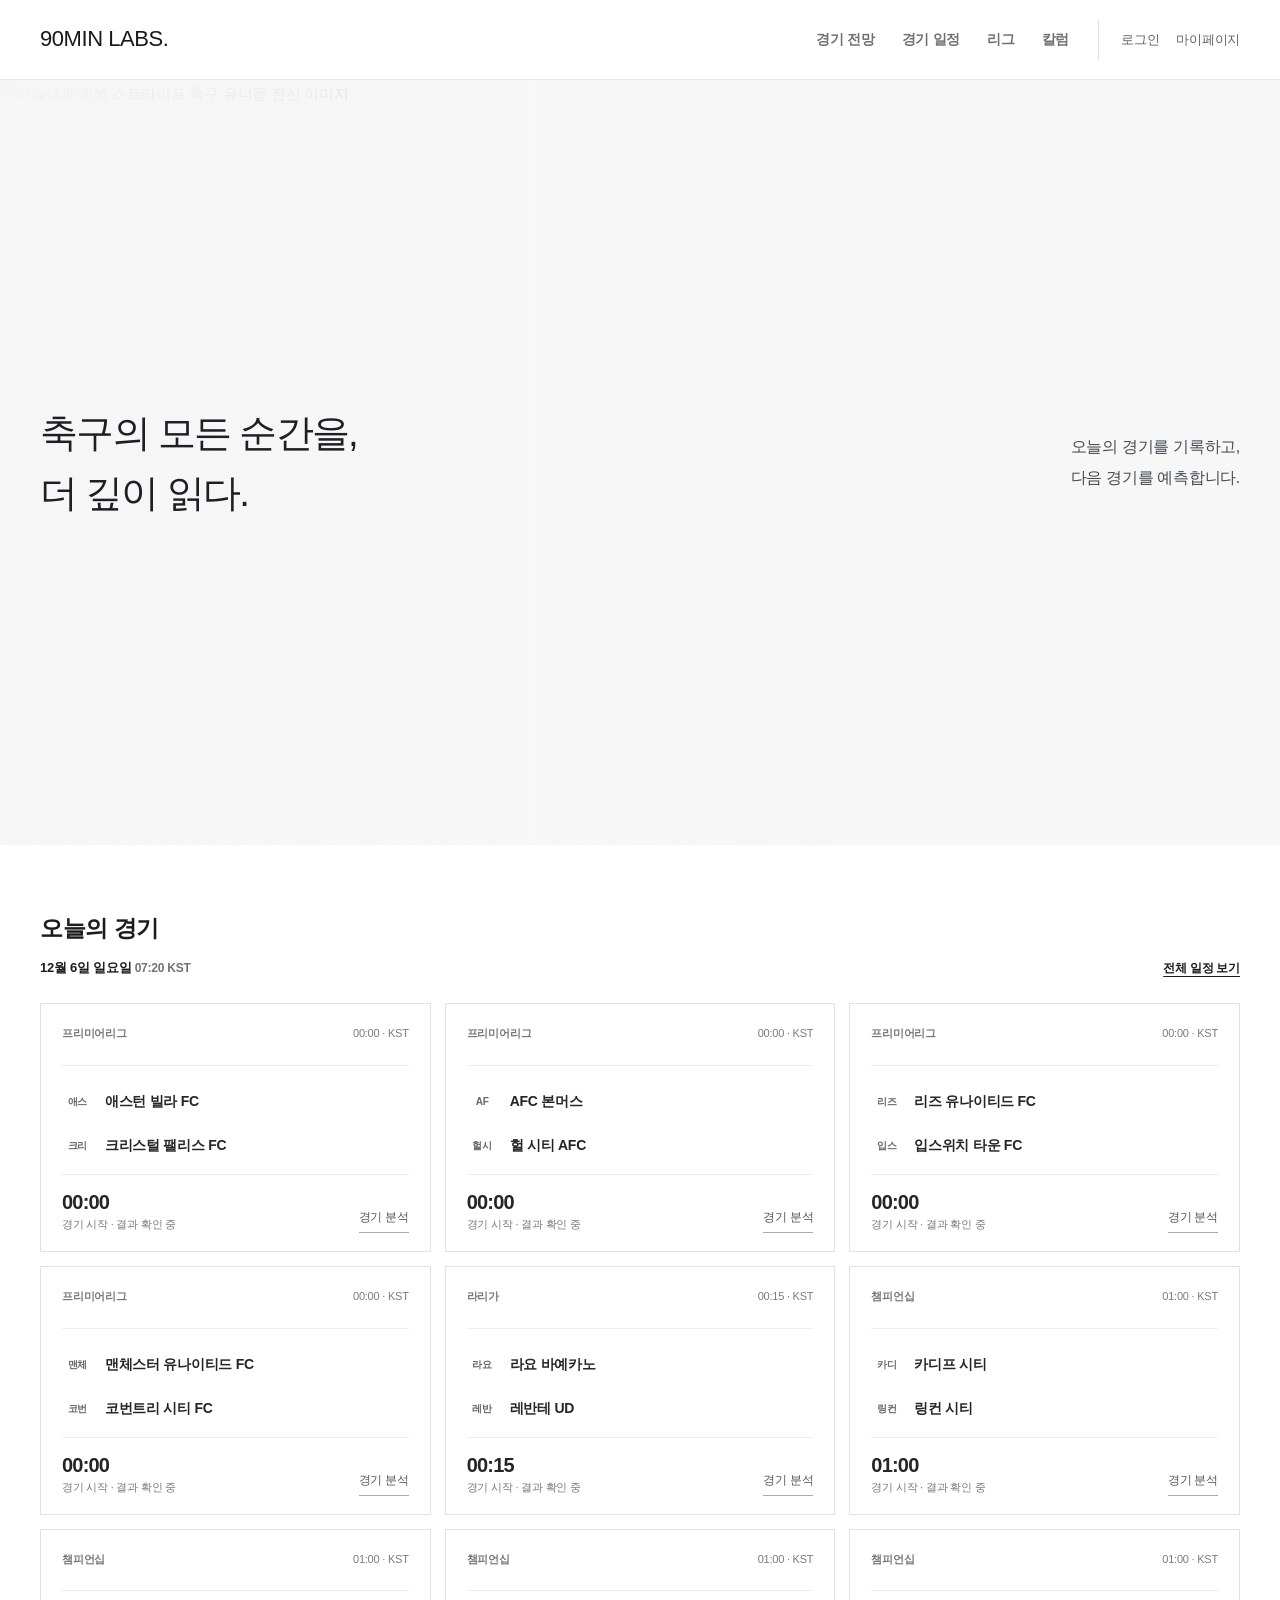
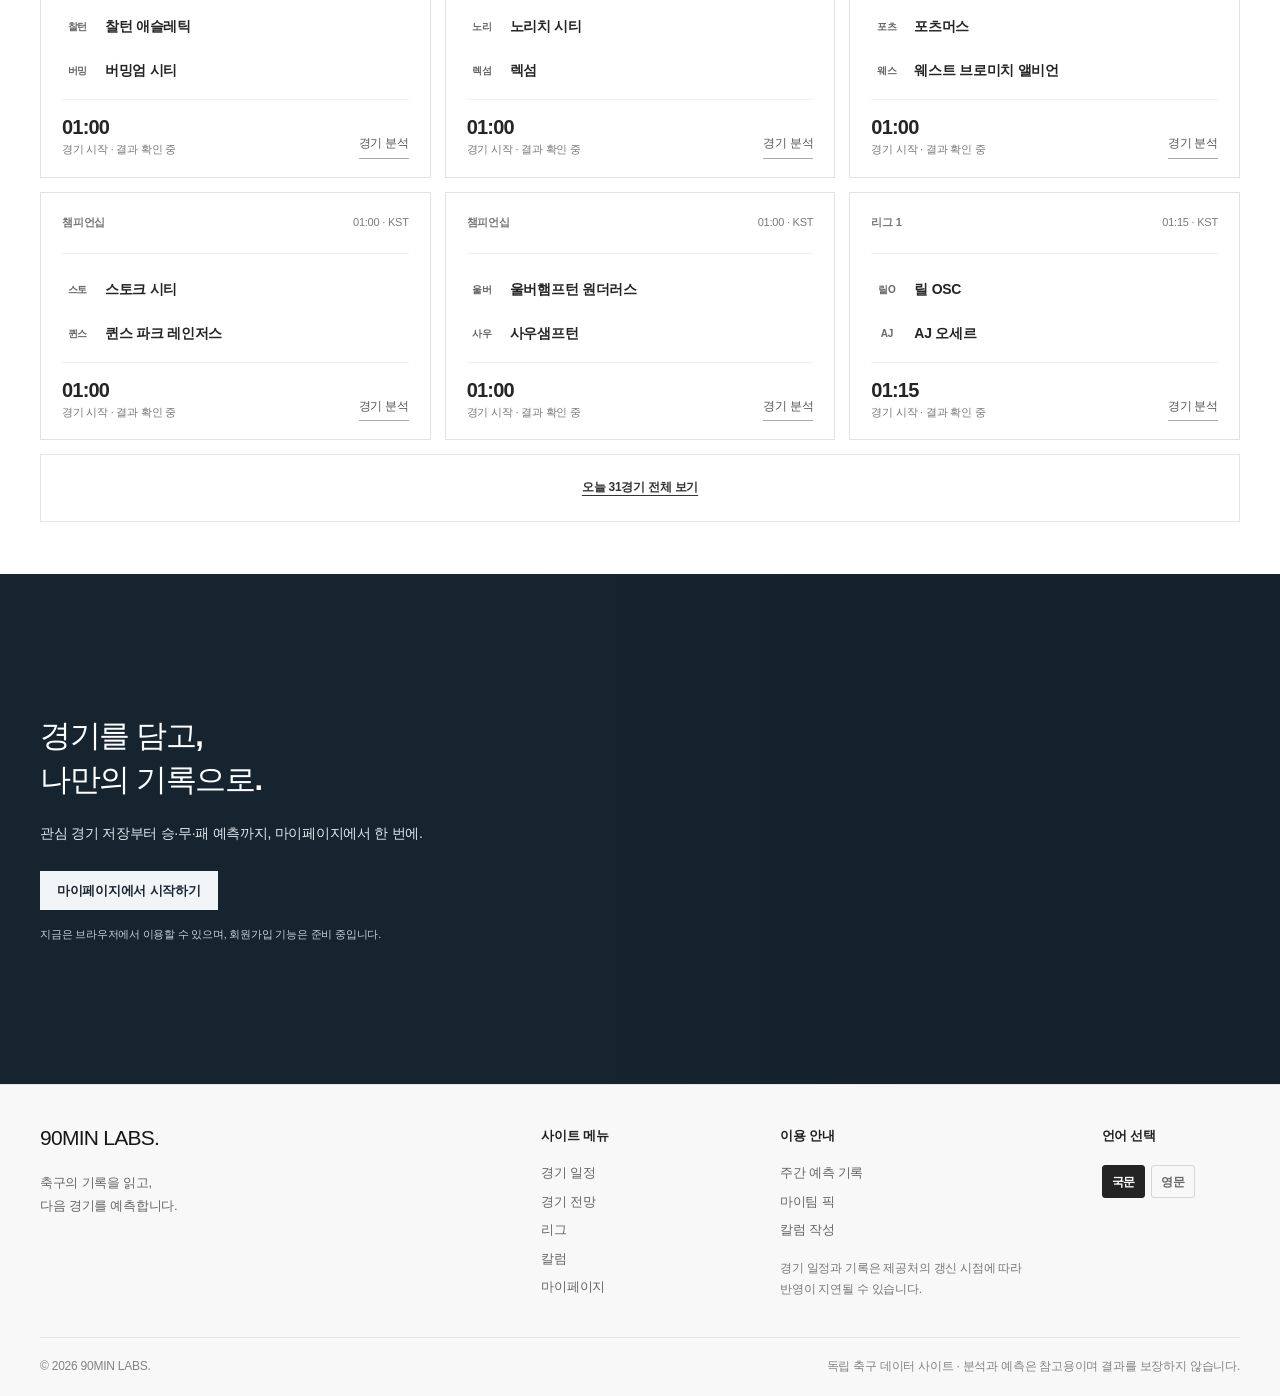
==== index.html @ b15cda07 "ui: show last successful automation check independently from last score confirmation" ====
<!doctype html>
<html lang="ko"><head>
<meta charset="utf-8"><meta name="viewport" content="width=device-width, initial-scale=1">
<meta name="theme-color" content="#ffffff">
<meta name="description" content="90MIN LABS — 축구 경기 전망과 데이터 연구, 누구나 참여할 수 있는 축구 칼럼.">
<title>경기 일정과 분석 | 90MIN LABS</title>
<style>
:root{--ink:#242424;--muted:#7F7F7F;--navy:#3A3A3A;--line:#EAEAEA;--soft:#F9F9F9;--white:#FFFFFF}
*{box-sizing:border-box}html{scroll-behavior:smooth}body{margin:0;background:#FFFFFF;color:var(--ink);font:15.333px/1.7 "DM Sans","Noto Sans KR",sans-serif;word-break:keep-all}a{text-decoration:none;color:inherit}button,input,select,textarea{font:inherit}button{cursor:pointer}.wrap{width:min(100% - 64px,1360px);margin:auto}
header{position:sticky;top:0;z-index:30;background:#FFFFFFED;backdrop-filter:blur(16px);border-bottom:1px solid var(--line)}.head{height:78px;display:flex;align-items:center;gap:36px}.logo{font-size:24.333px;font-weight:800;letter-spacing:-1.1px;white-space:nowrap}.nav{display:flex;gap:27px;align-items:center;margin-left:auto}.nav a{font-size:13.333px;font-weight:700;letter-spacing:.01em;color:#727272}.nav a:hover,.nav a.active{color:var(--navy)}.nav .write{padding:10px 17px;border:1px solid #DBDBDB;border-radius:6px;color:var(--navy)}.menu{display:none;border:0;background:transparent;font-size:22.333px}
main{min-height:75vh}.intro{padding:110px 0 90px;border-bottom:1px solid var(--line);display:grid;grid-template-columns:1.3fr .7fr;gap:60px;align-items:end}.eyebrow{font-size:13.333px;color:#6E6E6E;font-weight:700;letter-spacing:.1em}.intro h1{font-weight:700;font-size:clamp(33.333px,4.2vw,65.333px);line-height:1.34;letter-spacing:-2.7px;margin:18px 0 24px}.intro p{max-width:650px;margin:0;color:#717171;font-size:16.333px}.actions{display:flex;gap:10px;margin-top:34px;flex-wrap:wrap}.btn{display:inline-flex;align-items:center;justify-content:center;border:1px solid #DCDCDC;padding:12px 21px;border-radius:6px;background:#FFFFFF;color:var(--ink);font-weight:700;font-size:14.333px}.btn.primary{background:var(--navy);color:#FFFFFF;border-color:var(--navy)}.btn:hover{opacity:.84}
.lab-visual{background:#FAFAFA;min-height:270px;padding:25px;border:1px solid #F0F0F0;display:flex;flex-direction:column;justify-content:space-between}.lab-visual .top{font-size:12.333px;font-weight:700;color:#868686;letter-spacing:.1em}.bars{display:flex;gap:9px;height:150px;align-items:end;border-bottom:1px solid #D4D4D4;padding:0 8px 0}.bars span{flex:1;background:#444444;min-height:24px}.bars span:nth-child(2n){background:#ACACAC}.lab-visual .bottom{display:flex;justify-content:space-between;color:#8A8A8A;font-size:12.333px}
section.block{padding:75px 0;border-bottom:1px solid var(--line)}.section-head{display:flex;align-items:end;justify-content:space-between;gap:24px;margin-bottom:26px}.section-head h2{font-size:27.333px;letter-spacing:-.8px;margin:7px 0 0}.sub{font-size:14.333px;color:var(--muted)}.more{font-weight:700;font-size:13.333px;color:var(--navy)}.cards{display:grid;grid-template-columns:repeat(3,1fr);gap:14px}.card{padding:26px;border:1px solid #E6E6E6;min-height:220px;display:flex;flex-direction:column;gap:14px;background:#FFFFFF}.card h3{margin:0;font-size:20.333px;letter-spacing:-.5px}.card .kicker{font-size:12.333px;color:#7D7D7D;font-weight:700;letter-spacing:.07em}.card p{margin:0;color:#7F7F7F;font-size:14.333px;flex:1}.card .bottom{display:flex;justify-content:space-between;align-items:center;font-size:13.333px;font-weight:700;color:var(--navy)}.card:hover{border-color:#B2B2B2}.grid2{display:grid;grid-template-columns:1fr 1fr;gap:18px}.stat{background:#F9F9F9;border:1px solid #F0F0F0;padding:32px;min-height:210px}.stat h3{font-size:23.333px;letter-spacing:-.6px;margin:10px 0}.stat p{font-size:14.333px;color:#808080;margin:0}.league-grid{display:grid;grid-template-columns:repeat(4,1fr);gap:12px}.league-tile{padding:28px 23px;border:1px solid var(--line);min-height:135px;display:flex;flex-direction:column;justify-content:space-between;font-weight:700}.league-tile span{font-size:12.333px;color:#939393}.league-tile strong{font-size:17.333px}.league-tile:hover{background:var(--soft);border-color:#C8C8C8}
.page{padding:72px 0 110px}.page h1{font-size:41.333px;letter-spacing:-1.3px;line-height:1.3;margin:13px 0 18px}.page>.sub{max-width:720px;margin-bottom:35px}.empty{background:#FCFCFC;border:1px solid #E9E9E9;min-height:245px;padding:38px;display:flex;flex-direction:column;align-items:center;justify-content:center;text-align:center;gap:12px}.empty strong{font-size:19.333px}.empty p{font-size:14.333px;color:#838383;margin:0;max-width:500px}
.filters{display:flex;gap:9px;flex-wrap:wrap;margin:28px 0}.filter{border:1px solid #E4E4E4;background:white;border-radius:5px;padding:9px 14px;color:#808080}.filter.active{background:#3D3D3D;color:white;border-color:#3D3D3D}
.form{max-width:800px;display:grid;gap:19px}.field{display:grid;gap:7px}.field label{font-weight:700;font-size:13.333px}.field input,.field textarea,.field select{border:1px solid #E0E0E0;background:white;border-radius:6px;padding:13px;color:#2B2B2B;width:100%}.field textarea{min-height:220px;resize:vertical}.info{background:#F8F8F8;padding:20px;color:#737373;font-size:14.333px;border-left:3px solid #444444}.preview{border:1px solid var(--line);padding:25px;margin-top:26px;white-space:pre-wrap}.preview h2{white-space:normal}.hidden{display:none!important}
footer{padding:37px 0;border-top:1px solid var(--line);color:#838383;font-size:13.333px}.foot{display:flex;justify-content:space-between;flex-wrap:wrap;gap:20px}
@media(max-width:900px){.intro{grid-template-columns:1fr;gap:40px;padding:65px 0}.lab-visual{min-height:220px}.cards{grid-template-columns:1fr 1fr}.league-grid{grid-template-columns:1fr 1fr}.nav{gap:14px}.nav a{font-size:12.333px}}
@media(max-width:650px){.wrap{width:min(100% - 36px,1360px)}.head{height:66px}.logo{font-size:20.333px}.menu{display:block;margin-left:auto}.nav{display:none;position:absolute;left:0;right:0;top:66px;background:white;padding:20px 18px;border-bottom:1px solid var(--line);flex-direction:column;align-items:stretch}.nav.open{display:flex}.intro h1{letter-spacing:-1.4px}.cards,.grid2{grid-template-columns:1fr}.section-head{align-items:start}.league-grid{grid-template-columns:1fr 1fr}.league-tile{padding:20px;min-height:110px}.page{padding:45px 0 75px}.page h1{font-size:31.333px}section.block{padding:55px 0}}

/* 90MIN LABS: monochrome design system */
:root{--ink:#191919;--muted:#707070;--line:#E6E6E6;--soft:#F6F6F6;--sub:#F8F8F8;--navy:#252525;--white:#FFFFFF}
body{color:var(--ink);background:#FFFFFF}
a:focus-visible,button:focus-visible,input:focus-visible,textarea:focus-visible,select:focus-visible{outline:2px solid #424242;outline-offset:3px}

/* Main site: monochrome and relaxed layout */
body{color:#1C1C1C;line-height:1.8}
.wrap{width:min(100% - 88px,1440px)}
.intro{padding:110px 0 115px;gap:72px}
.intro h1{line-height:1.45;letter-spacing:-1.8px;margin:20px 0 26px}
.intro p{line-height:1.9;color:#656565}
.eyebrow{color:#5B5B5B}
.btn.primary,.filter.active{background:#252525;color:#FFFFFF;border-color:#252525}
.btn,.nav .write{border-color:#DCDCDC}
.lab-visual,.stat,.empty{background:#F8F8F8;border-color:#ECECEC}
.lab-visual .bars span{background:#353535}
.lab-visual .bars span:nth-child(2n){background:#9C9C9C}
section.block{padding:89px 0}
.section-head{margin-bottom:33px}
.section-head h2{line-height:1.5}
.cards{gap:19px}
.card{padding:33px;gap:19px;min-height:245px;border-color:#E5E5E5}
.card h3{line-height:1.5}
.card p{line-height:1.9;color:#6A6A6A}
.stat{padding:36px;min-height:230px}
.stat h3{line-height:1.5}
.league-grid{gap:15px}
.league-tile{padding:31px 27px;min-height:146px}
.league-tile:hover{border-color:#BDBDBD}
.page{padding:85px 0 125px}
.page h1{line-height:1.5}
.form{gap:24px}.field{gap:11px}
.field input,.field textarea,.field select{padding:15px;border-color:#DADADA}
.info{background:#F8F8F8;border-left-color:#555555;color:#5E5E5E}
@media(max-width:900px){.intro{padding:70px 0 80px;gap:36px}.cards{gap:15px}}
@media(max-width:650px){
 .wrap{width:min(100% - 36px,1440px)}
 .intro{padding:55px 0 70px}
 .intro h1{line-height:1.48;letter-spacing:-1px}
 section.block{padding:63px 0}
 .section-head{margin-bottom:24px}
 .card{padding:25px;min-height:220px}
 .page{padding:50px 0 85px}
 .stat{padding:26px;min-height:unset}
}

/* 5 domestic leagues and UEFA participant links */
.league-grid{grid-template-columns:repeat(3,minmax(0,1fr))}
.league-tile{min-height:112px;justify-content:center}
@media(max-width:900px){.league-grid{grid-template-columns:repeat(2,minmax(0,1fr))}}

/* Small entry points to personal weekly predictions. */
.weekly-picks-link{display:inline-block;margin-left:14px;color:#242424;font-size:14.333px;font-weight:600;text-decoration:underline;text-underline-offset:4px;white-space:nowrap}
.weekly-picks-link:hover{color:#666}
@media(max-width:650px){.weekly-picks-link{display:block;width:fit-content;margin:9px 0 0;font-size:13.333px}}
</style>
<link rel="stylesheet" href="./assets/home.css?v=20261124-heroaction3">
<link rel="stylesheet" href="./assets/matches.css?v=20261124-daily9">
<link rel="stylesheet" href="assets/site-shell.css?v=20261124-layout1">
<link rel="stylesheet" href="assets/columns.css?v=20261124-grid2">
<script src="assets/site-shell.js?v=20261124-layout1" defer></script>
<script src="assets/kickoff-countdown.js?v=20261123-countdown2" defer></script>
<script src="assets/club-logos.js?v=20261124-crestfast2" defer></script>
<script src="assets/team-names-ko.js?v=20261123-i18n" defer></script>
<script src="assets/site-language.js?v=20261124-member-copy" defer></script>
<script>
(function(){
 if(location.hash && location.hash!=="#home")return;
 if(window.matchMedia&&window.matchMedia("(prefers-reduced-motion: reduce)").matches)return;
 try{if(sessionStorage.getItem("90minlabs.intro.played.v1"))return;}catch(e){}
 document.documentElement.classList.add("intro-pending");
})();
</script>
<link rel="stylesheet" href="assets/intro.css?v=20261123-minimal">
<script src="assets/intro.js?v=20261123-minimal2" defer></script>
<link rel="icon" type="image/svg+xml" href="favicon.svg?v=90">
<link rel="preconnect" href="https://crests.football-data.org" crossorigin>
<link rel="dns-prefetch" href="https://www.thesportsdb.com">
<link rel="dns-prefetch" href="https://assets.footylogos.com">
<script src="assets/data-cache.js?v=20261124-cache1"></script>
</head><body>
<div class="kickoff-intro" id="kickoffIntro" aria-label="경기 시작 카운트" aria-hidden="true">
  <button class="kickoff-skip" type="button" id="kickoffSkip" aria-label="인트로 건너뛰기">건너뛰기</button>
  <div class="kickoff-counter" id="kickoffCounter" aria-live="off">00:00</div>
</div>

<header class="site-header" data-site-header data-active="auto" data-menu-open="false">
  <div class="shell-inner">
    <a class="shell-brand" href="index.html">90MIN LABS.</a>
    <button class="shell-menu-button" id="siteMenuButton" type="button" aria-controls="siteNavigation" aria-expanded="false" aria-label="메뉴 열기"><span></span><span></span></button>
    <nav class="shell-navigation" id="siteNavigation" aria-label="사이트 메뉴">
      <a class="shell-nav-link" data-nav-key="predictions" href="index.html#predictions">경기 전망</a>
      <a class="shell-nav-link" data-nav-key="matches" href="index.html#matches">경기 일정</a>
      <a class="shell-nav-link" data-nav-key="leagues" href="leagues.html">리그</a>
      <a class="shell-nav-link" data-nav-key="columns" href="index.html#columns">칼럼</a>
      <div class="shell-mobile-utility" aria-label="계정 메뉴">
        <a class="shell-mobile-utility-link" data-utility-key="login" href="mypage.html?login=1#accountPanel">로그인</a>
        <a class="shell-mobile-utility-link" data-utility-key="mypage" href="mypage.html">마이페이지</a>
      </div>
    </nav>
    <div class="shell-utility" aria-label="계정 메뉴">
      <a class="shell-utility-link" data-utility-key="login" href="mypage.html?login=1#accountPanel">로그인</a>
      <a class="shell-utility-link" data-utility-key="mypage" href="mypage.html">마이페이지</a>
    </div>
  </div>
</header>
<noscript><style>@media(max-width:900px){.site-header[data-site-header]{height:auto;position:relative}.site-header[data-site-header] .shell-inner{flex-wrap:wrap;padding-top:22px}.site-header[data-site-header] .shell-menu-button{display:none}.site-header[data-site-header] .shell-navigation{position:static;display:flex;width:100%;max-height:none;padding:10px 0 20px}}</style></noscript>
<main class="wrap">
<section id="home" class="view home-view" aria-label="90MIN LABS 메인">
  <section class="home-hero" aria-label="90MIN LABS 축구 메인 비주얼">
    <img class="home-hero-photo" src="https://nineworksdatabase.planus253.workers.dev/cdn/uncategorized/20261123-084548-image-336-e1d96f23.webp" alt="하늘색과 흰색 스트라이프 축구 유니폼 전신 이미지" fetchpriority="high" decoding="async">
    <div class="home-hero-shade" aria-hidden="true"></div>
    <div class="home-copy home-hero-dual">
      <div class="home-copy-main home-copy-left">
        <h1 class="home-brandline">축구의 모든 순간을,<br>더 깊이 읽다.</h1>
      </div>
      <div class="home-copy-main home-copy-right">
        <p class="home-lead">오늘의 경기를 기록하고,<br>다음 경기를 예측합니다.</p>
      </div>
    </div>
  </section>
  <section class="home-daily" id="today" aria-labelledby="homeFixturesTitle">
    <div class="home-daily-top">
      <div><h2 class="home-daily-title" id="homeFixturesTitle">오늘의 경기</h2><p class="home-daily-date"><span id="homeTodayDate">오늘 날짜 확인 중</span> <span class="home-daily-sub" id="homeCurrentTime"></span></p></div>
      <div class="home-daily-meta"><a id="homeAllMatches" href="index.html#matches">전체 일정 보기</a></div>
    </div>
    <div id="homeFixtures" class="daily-grid" aria-live="polite"><div class="daily-empty">경기 일정 불러오는 중…</div></div>
  </section>
  <section class="home-feature signup-feature" aria-label="90MIN LABS 나의 경기 기록 안내">
    <div class="home-feature-content">
      <h2>경기를 담고,<br>나만의 기록으로.</h2>
      <p>관심 경기 저장부터 승·무·패 예측까지, 마이페이지에서 한 번에.</p>
      <a class="signup-cta" href="mypage.html#savedMatches">마이페이지에서 시작하기</a>
      <p class="signup-availability">지금은 브라우저에서 이용할 수 있으며, 회원가입 기능은 준비 중입니다.</p>
    </div>
    <div class="home-feature-photo"><img src="https://nineworksdatabase.planus253.workers.dev/cdn/uncategorized/20261123-084547-image-334-9f0ce814.webp" alt="경기장을 바라보는 축구 선수" loading="lazy" decoding="async"></div>
  </section>
</section>
<div id="predictions" class="view hidden page">
  <div class="eyebrow">MATCH PREVIEW</div>
  <h1>경기 전망</h1>
  <p class="sub">앞으로 14일의 경기를 살펴보세요. 각 경기의 팀별 흐름, 홈·원정 차이와 예상 경기 흐름을 짧은 리포트와 기록으로 확인할 수 있습니다. <a class="weekly-picks-link" href="mypage.html">주간 예측 만들기</a> <a class="weekly-picks-link" href="mypage.html#myTeams">마이팀 픽</a></p>
  <div class="filters" id="predictionFilters" role="group" aria-label="경기 전망 대회 선택">
    <button class="filter active" type="button" data-comp="all" aria-pressed="true">전체</button>
    <button class="filter" type="button" data-comp="epl" aria-pressed="false">프리미어리그</button>
    <button class="filter" type="button" data-comp="championship" aria-pressed="false">챔피언십</button>
    <button class="filter" type="button" data-comp="laliga" aria-pressed="false">라리가</button>
    <button class="filter" type="button" data-comp="seriea" aria-pressed="false">세리에A</button>
    <button class="filter" type="button" data-comp="bundesliga" aria-pressed="false">분데스리가</button>
    <button class="filter" type="button" data-comp="ligue1" aria-pressed="false">리그앙</button>
    <button class="filter" type="button" data-comp="ucl" aria-pressed="false">챔피언스리그</button>
    <button class="filter" type="button" data-comp="uel" aria-pressed="false">유로파리그</button>
    <button class="filter" type="button" data-comp="uecl" aria-pressed="false">컨퍼런스리그</button>
  </div>
  <div class="match-meta"><span id="predictionCounter">예정 경기 불러오는 중</span><span>모든 경기 시간은 한국시간 기준</span></div>
  <div id="predictionList" class="prediction-fixtures" aria-live="polite"></div>
</div>

<div id="matches" class="view page matches-page">
  <div class="eyebrow">MATCH CENTRE</div>
  <h1 class="match-page-title">경기 일정과 분석</h1>
  <p class="match-intro">9개 대회의 일정과 결과, 경기별 전망 리포트와 전력 비교를 한곳에서 확인하세요. 모든 경기 시간은 한국시간 기준입니다. <a class="weekly-picks-link" href="mypage.html">주간 예측 만들기</a> <a class="weekly-picks-link" href="mypage.html#myTeams">마이팀 픽</a></p>
  <div class="match-today-bar" aria-label="오늘 날짜">
    <div class="match-today-text">
      <span>오늘</span>
      <strong id="matchTodayDate">한국시간 기준 날짜 확인 중</strong>
      <span id="matchLiveClock" class="match-live-clock" aria-label="현재 한국시간" role="timer">현재 시간 확인 중</span>
    </div>
    <button class="match-nav-btn match-today-btn" id="matchGoToday" type="button">오늘 경기 보기</button>
  </div>
  <div class="match-tabs" id="matchLeagueFilter" role="group" aria-label="대회 선택"></div>
  <div class="match-controls">
    <div class="match-week-nav">
      <button class="match-nav-btn" type="button" id="matchPrevWeek">이전 날</button>
      <strong id="matchWeekLabel" aria-live="polite">날짜 확인 중</strong>
      <button class="match-nav-btn" type="button" id="matchNextWeek">다음 날</button>
    </div>
    <div class="match-control-right">
      <label class="match-date-field" for="matchDateInput">날짜 선택 <input id="matchDateInput" type="date" aria-label="경기 날짜 직접 선택"></label>
      <select id="matchViewMode" aria-label="날짜 표시 방식">
        <option value="day">하루씩 보기</option>
        <option value="week">주간 보기</option>
      </select>
      <select id="matchStatusFilter" aria-label="경기 상태 선택">
        <option value="all">전체 경기</option>
        <option value="scheduled">예정 경기</option>
        <option value="finished">종료 경기</option>
        <option value="unverified">결과 미확인</option>
      </select>
    </div>
  </div>
  <div class="match-meta"><span id="matchCounter">경기 목록</span><span id="matchUpdated">자료 확인 중</span></div>
  <div id="matchList" aria-live="polite"></div>
  <div class="match-source-note">
    <strong class="match-update-time">경기 데이터는 매일 오전 9시(한국시간)부터 자동 점검하며, 지연 시 추가 점검합니다.</strong>
    기본 일정·결과는 <a href="https://github.com/oladeeayo/open-matchday" rel="noopener noreferrer" target="_blank">open-matchday</a>를 기준으로 하며, 최근 종료 결과 일부는 <a href="https://www.livescores.com/football/2026-11-22/" rel="noopener noreferrer" target="_blank">LiveScore</a> 등으로 추가 검증했습니다. 실시간 중계 데이터가 아니므로 갱신이 늦을 수 있으며, 확인되지 않은 스코어는 표시하지 않습니다.
  </div>
</div>

<div id="columns" class="view hidden page column-page">
  <div class="column-heading">
    <div><p class="col-kicker">90MIN LABS EDITORIAL</p><h1>칼럼</h1><p>경기를 보는 시선을 넓히는 축구 이야기.</p></div>
    <a class="col-plain-link" href="index.html#write">칼럼 작성</a>
  </div>
  <p class="col-note">현재 등록된 글은 편집 구성 예시이며 정식 발행 기사가 아닙니다.</p>
  <div class="col-toolbar">
    <div id="colFilters" class="col-categories" role="group" aria-label="칼럼 카테고리 선택"></div>
    <input id="colSearch" class="col-search" type="search" aria-label="칼럼 검색" placeholder="제목 또는 주제 검색" autocomplete="off">
  </div>
  <p id="colCount" class="col-count" aria-live="polite">칼럼 불러오는 중</p>
  <div id="colList" aria-live="polite"><div class="col-loading">칼럼을 불러오는 중입니다.</div></div>
</div>
<div id="write" class="view hidden page column-editor-page">
  <div class="column-heading">
    <div><p class="col-kicker">90MIN LABS / EDITORIAL DESK</p><h1>칼럼 에디터</h1><p>글을 작성하고 미리 확인한 뒤, 원고 파일로 정리할 수 있습니다.</p></div>
    <a class="col-plain-link" href="index.html#columns">칼럼 목록</a>
  </div>
  <p class="col-editor-note">초안은 현재 브라우저에만 저장됩니다. 로그인·서버 저장·공개 발행은 연결되지 않았습니다. 중요한 원고는 JSON이나 Markdown 파일로도 보관하세요.</p>
  <div class="col-editor-layout">
    <form id="draftForm" class="col-editor-form">
      <div class="col-editor-pair">
        <div class="col-field"><label for="category">카테고리</label><select id="category"><option>경기 전망</option><option>경기 리뷰</option><option>전술 분석</option><option>선수와 구단</option><option>축구 문화</option></select></div>
        <div class="col-field"><label for="author">필명</label><input id="author" type="text" maxlength="40" value="90MIN LABS 편집부" autocomplete="off"></div>
      </div>
      <div class="col-field"><label for="draftTitle">제목</label><input id="draftTitle" type="text" maxlength="120" placeholder="칼럼 제목을 입력하세요" autocomplete="off"></div>
      <div class="col-field"><label for="draftSummary">요약</label><input id="draftSummary" type="text" maxlength="240" placeholder="칼럼을 소개하는 한두 문장" autocomplete="off"></div>
      <div class="col-field"><label for="draftBody">본문</label><textarea id="draftBody" rows="15" maxlength="40000" placeholder="본문을 작성하세요. 소제목은 ## 으로 구분할 수 있습니다."></textarea><p class="col-help">소제목은 <code>## 소제목</code> 형식으로 입력합니다. <span id="draftWordCount">0자</span></p></div>
      <div class="col-editor-actions">
        <button id="saveDraft" class="col-button col-button-dark" type="button">임시 저장</button>
        <button id="newDraft" class="col-button" type="button">새 글</button>
        <button id="downloadJson" class="col-button" type="button">JSON 내보내기</button>
        <button id="downloadText" class="col-button" type="button">Markdown 저장</button>
      </div>
      <p id="editorSaveStatus" class="col-editor-status" role="status" aria-live="polite"></p>
      <div class="col-field">
        <label for="editorSample">작성 예시 불러오기</label>
        <div class="col-editor-pair"><select id="editorSample" aria-label="작성 예시 선택"><option value="">예시 불러오는 중</option></select><button id="useSample" type="button" class="col-button">선택한 예시 복사</button></div>
        <p class="col-help">예시를 가져와도 공개 게시되지는 않습니다. 내용을 편집해 새 초안으로 저장할 수 있습니다.</p>
      </div>
    </form>
    <aside class="col-preview-panel" aria-label="칼럼 미리보기">
      <div class="col-preview-toolbar"><strong>미리보기</strong><span>작성 중인 내용</span></div>
      <div id="draftPreview"></div>
    </aside>
  </div>
  <section class="col-drafts" aria-label="저장된 칼럼 초안">
    <div class="col-drafts-head"><h2>저장된 초안</h2><p id="draftCount">0개 초안</p></div>
    <div id="editorDraftList"><p class="col-draft-empty">저장된 초안이 없습니다.</p></div>
  </section>
</div>
</main>
<footer class="global-footer">
  <div class="global-footer-inner">
    <div class="global-footer-main">
      <div class="global-footer-about">
        <a class="global-footer-logo" href="index.html">90MIN LABS.</a>
        <p>축구의 기록을 읽고,<br>다음 경기를 예측합니다.</p>
      </div>
      <div class="global-footer-group">
        <h2>사이트 메뉴</h2>
        <a href="index.html#matches">경기 일정</a>
        <a href="index.html#predictions">경기 전망</a>
        <a href="leagues.html">리그</a>
        <a href="index.html#columns">칼럼</a>
        <a href="mypage.html">마이페이지</a>
      </div>
      <div class="global-footer-group">
        <h2>이용 안내</h2>
        <a href="mypage.html">주간 예측 기록</a>
        <a href="mypage.html#myTeams">마이팀 픽</a>
        <a href="index.html#write">칼럼 작성</a>
        <p>경기 일정과 기록은 제공처의 갱신 시점에 따라 반영이 지연될 수 있습니다.</p>
      </div>
      <div class="global-footer-group">
        <h2>언어 선택</h2>
        <div class="global-footer-language" data-footer-language role="group" aria-label="언어 선택">
          <button type="button" data-lang-button="ko" aria-pressed="true">국문</button>
          <button type="button" data-lang-button="en" aria-pressed="false">영문</button>
        </div>
      </div>
    </div>
    <div class="global-footer-bottom">
      <span>© 2026 90MIN LABS.</span>
      <span>독립 축구 데이터 사이트 · 분석과 예측은 참고용이며 결과를 보장하지 않습니다.</span>
    </div>
  </div>
</footer>
<script>
const pages=["home","predictions","matches","columns","write"];
function route(){
 const id=location.hash.slice(1),page=pages.includes(id)?id:"home";
 
 document.querySelectorAll(".view").forEach(el=>el.classList.toggle("hidden",el.id!==page));
 if(window.SiteShell)window.SiteShell.refresh();
 if(id==="today"&&page==="home"){requestAnimationFrame(()=>document.getElementById("today")?.scrollIntoView({behavior:"smooth",block:"start"}));}else window.scrollTo(0,0);document.title=({home:"오늘의 경기",predictions:"경기 전망",matches:"경기 일정과 분석",columns:"칼럼",write:"칼럼 작성"})[page]+" | 90MIN LABS";
}
window.addEventListener("hashchange",route);route();
</script>
<script src="./assets/match-analysis.js?v=20261123-analysis" defer></script>
<script src="./assets/home.js?v=20261124-nearby1" defer></script>
<script src="assets/saved-matches.js?v=20261124-save1" defer></script>
<script src="./assets/matches.js?v=20261124-checked-status1" defer></script>
<script src="assets/match-prefetch.js?v=20261124-hover2" defer></script>
<script src="./assets/columns.js?v=20261124-grid2" defer></script>
<script src="./assets/column-editor.js?v=20261124-editorial1" defer></script>
</body></html>
---- assets/home.css ----
/* 90MIN LABS editorial homepage — quietly branded, today-first */
.home-view{padding:0 0 78px}
.home-hero{margin:32px 0 0;min-height:330px;display:grid;grid-template-columns:minmax(0,1.18fr) minmax(290px,.82fr);overflow:hidden;background:#f1f2f3;border:1px solid #ebebeb}
.home-copy{display:flex;flex-direction:column;justify-content:space-between;min-width:0;padding:39px 45px 36px}
.home-overline{font-size:11px;color:#737373;font-weight:600;letter-spacing:.04em}
.home-brandline{font-weight:400;font-size:clamp(27px,3vw,43px);line-height:1.28;letter-spacing:-.02em;margin:21px 0 15px;max-width:560px}
.home-brandline span{color:#717171;font-weight:400}
.home-lead{font-size:14px;color:#626262;line-height:1.8;max-width:460px;margin:0}
.home-actions{display:flex;align-items:center;flex-wrap:wrap;gap:12px;margin-top:38px}
.home-action{display:inline-flex;min-height:43px;align-items:center;justify-content:center;padding:10px 19px;border:1px solid #222;background:#242424;color:#fff;font-size:13px;font-weight:600}
.home-action.secondary{background:transparent;border-color:#bcbcbc;color:#333}
.home-visual{position:relative;min-height:330px;display:flex;align-items:center;justify-content:center;overflow:hidden}
.home-visual:before{content:"";position:absolute;inset:0;background:radial-gradient(circle at 60% 50%,#fff 0,#e8e9eb 62%,#d7dadf 100%)}
.home-visual img{display:block;position:relative;z-index:1;height:310px;width:85%;object-fit:contain;filter:drop-shadow(0 18px 14px rgba(0,0,0,.09))}
.home-visual small{position:absolute;bottom:15px;right:22px;z-index:2;font-size:10px;color:#666;letter-spacing:.02em}
.home-daily{padding:46px 0 36px}
.home-daily-top{display:flex;justify-content:space-between;align-items:end;gap:24px;border-bottom:1px solid #252525;padding-bottom:20px}
.home-daily-title{font-size:23px;font-weight:650;margin:7px 0 0;letter-spacing:-.02em}
.home-daily-date{font-size:13px;font-weight:600;margin:7px 0 0}
.home-daily-sub{font-size:12px;color:#737373}
.home-daily-meta{display:flex;align-items:center;gap:12px;flex-wrap:wrap}
.home-daily-meta a{font-weight:600;font-size:12px;text-decoration:underline;text-underline-offset:4px}
.home-daily-head{display:flex;justify-content:space-between;gap:20px;padding:16px 0 13px;color:#777;font-size:12px}
.daily-row{display:grid;grid-template-columns:95px minmax(0,1fr) 95px 85px;align-items:center;column-gap:20px;min-height:91px;border-top:1px solid #e8e8e8;color:#242424}
.daily-row:hover{background:#f8f8f8}
.daily-when{display:grid;gap:2px;padding-left:7px}
.daily-when strong{font-size:14px;font-weight:650}
.daily-when span{font-size:11px;color:#868686}
.daily-matchup{display:grid;grid-template-columns:minmax(0,1fr) 28px minmax(0,1fr);align-items:center;gap:10px;min-width:0}
.daily-team{display:flex;align-items:center;gap:10px;min-width:0;font-size:14px;font-weight:600}
.daily-team:last-child{flex-direction:row-reverse;text-align:right}
.daily-team-name{overflow-wrap:anywhere;min-width:0}
.daily-versus{font-size:11px;color:#aaa;text-align:center}
.daily-crest{width:31px;height:31px;flex:0 0 31px;display:inline-flex;align-items:center;justify-content:center;background:#f1f1f1;border-radius:50%;font-size:9px;font-weight:700;color:#666;white-space:nowrap}
.daily-crest img{display:block;width:100%;height:100%;object-fit:contain}
.daily-result{display:grid;text-align:center;gap:2px}
.daily-result strong{font-size:19px;font-weight:650;letter-spacing:-.03em;white-space:nowrap}
.daily-result span{font-size:11px;color:#777}
.daily-open{font-size:12px;font-weight:550;text-align:right;color:#666;text-decoration:underline;text-underline-offset:3px}
.daily-empty{padding:56px 10px;border-top:1px solid #e8e8e8;text-align:center;color:#666;font-size:13px}
.daily-empty strong{font-size:15px;color:#333}
.daily-empty p{margin:8px 0 16px}
.daily-empty-link,.daily-bottom-link{font-size:12px;font-weight:650;color:#333;text-decoration:underline;text-underline-offset:4px}
.daily-bottom-link{display:block;text-align:center;border-top:1px solid #e8e8e8;padding:19px}
.home-feature{display:grid;grid-template-columns: minmax(0,1fr) minmax(0,1fr);background:#16202c;min-height:300px;margin-top:36px}
.home-feature-photo{min-height:300px;position:relative;overflow:hidden}
.home-feature-photo img{display:block;width:100%;height:100%;position:absolute;inset:0;object-fit:cover;object-position:center 54%}
.home-feature-content{display:flex;flex-direction:column;justify-content:center;align-items:start;padding:40px 50px;color:#fff}
.home-feature-content h2{font-size:23px;line-height:1.4;font-weight:550;margin:14px 0 15px;letter-spacing:-.02em}
.home-feature-content p{font-size:13px;line-height:1.9;color:#cbd0d6;margin:0 0 23px;max-width:410px}
.home-feature-content a{font-size:12px;color:#fff;border-bottom:1px solid #e4e7eb;padding-bottom:5px}
.home-feature-content .home-overline{color:#bdc6d1}
@media(max-width:950px){.home-hero{grid-template-columns:1fr 0.75fr}.home-copy{padding:30px}.home-visual img{height:255px}.home-feature-content{padding:32px}.daily-row{grid-template-columns:70px minmax(0,1fr) 80px 66px;gap:10px}.daily-team{gap:6px;font-size:12px}.daily-crest{width:25px;height:25px;flex-basis:25px}}
@media(max-width:650px){.home-view{padding-bottom:52px}.home-hero{margin-top:17px;grid-template-columns:1fr}.home-copy{padding:25px 22px 28px}.home-brandline{font-size:29px;margin:15px 0 12px}.home-lead{font-size:13px}.home-actions{margin-top:25px}.home-visual{min-height:220px}.home-visual img{height:220px;width:80%}.home-daily{padding-top:31px}.home-daily-top{align-items:start;flex-direction:column;gap:12px}.home-daily-title{font-size:20px}.home-daily-meta{justify-content:space-between;width:100%}.daily-row{grid-template-columns:1fr 80px;column-gap:10px;min-height:99px;padding:15px 4px}.daily-when{grid-column:1/-1;display:flex;gap:10px;padding:0}.daily-matchup{grid-column:1;grid-row:2;gap:4px;grid-template-columns:minmax(0,1fr) 17px minmax(0,1fr)}.daily-team{font-size:11px;gap:4px}.daily-crest{width:21px;height:21px;flex-basis:21px;font-size:8px}.daily-result{grid-column:2;grid-row:2}.daily-result strong{font-size:17px}.daily-open{display:none}.home-feature{grid-template-columns:1fr}.home-feature-photo{min-height:220px}.home-feature-content{padding:26px 23px 32px}.home-feature-content h2{font-size:20px}}


/* Full-bleed cinematic homepage, replacing the old split image card. */
.home-view{padding-top:0}
.home-hero{
 position:relative;display:block;width:100vw;min-height:660px;height:min(85vh,900px);
 margin:0 0 0 calc(50% - 50vw);border:0;background:#101a24;overflow:hidden;color:#fff
}
.home-hero-photo{position:absolute;inset:0;width:100%;height:100%;object-fit:cover;object-position:center 42%;filter:saturate(.87) contrast(1.05);animation:homeZoom 14s ease-out both}
.home-hero-shade{position:absolute;inset:0;background:linear-gradient(90deg,rgba(4,11,19,.9) 0%,rgba(7,17,27,.72) 34%,rgba(10,23,32,.29) 68%,rgba(5,14,26,.27) 100%),linear-gradient(0deg,rgba(5,12,20,.53) 0,transparent 28%);}
.home-copy{position:relative;z-index:1;display:flex;flex-direction:column;justify-content:space-between;height:100%;width:min(100% - 88px,1440px);margin:auto;padding:35px 0 42px;min-width:0}
.home-hero-topline,.home-hero-bottom{display:flex;justify-content:space-between;align-items:center;gap:16px;color:#d9dfe4;font-size:11px;letter-spacing:.03em;font-weight:400}
.home-copy-main{padding:30px 0 55px}
.home-overline{color:#d5dde4;font-size:11px;font-weight:500;letter-spacing:.09em}
.home-brandline{color:white;max-width:740px;font-size:clamp(34px,4.1vw,58px);font-weight:400;line-height:1.3;letter-spacing:-.048em;margin:26px 0 22px}
.home-brandline span{color:inherit}
.home-lead{max-width:560px;color:#d3d8dd;font-size:15px;font-weight:400;line-height:1.95}
.home-actions{margin-top:39px;gap:10px}
.home-action{min-height:48px;padding:11px 21px;font-size:13px;border-color:#fff;color:#161b21;background:#fff;transition:background .2s,transform .2s}
.home-action:hover{transform:translateY(-2px);background:#e4e7e9}
.home-action.secondary{background:transparent;border-color:rgba(255,255,255,.65);color:#fff}
.home-action.secondary:hover{background:rgba(255,255,255,.13)}
.home-scroll-cue{display:flex;position:absolute;z-index:3;right:max(44px,calc((100vw - 1440px)/2));bottom:50%;transform:translateY(50%);flex-direction:column;align-items:center;gap:14px;writing-mode:vertical-rl;color:#e8ebef;font-size:10px;letter-spacing:.1em}
.home-scroll-cue span:last-child{font-size:22px;line-height:1;animation:homeDown 1.8s ease-in-out infinite}
.home-daily{padding:65px 0 53px}
.home-daily .home-overline,.home-feature .home-overline{color:#626b72}
.home-daily-title{font-size:25px;font-weight:600}
.home-feature{position:relative;width:100vw;margin:40px 0 0 calc(50% - 50vw);min-height:530px;grid-template-columns:minmax(0,1fr) minmax(0,1.05fr);background:#eaecee;overflow:hidden}
.home-feature-content{position:relative;z-index:2;align-items:flex-start;padding:70px max(40px,calc((100vw - 1440px)/2)) 70px max(44px,calc((100vw - 1440px)/2));color:#202327}
.home-feature-content .home-overline{color:#666}
.home-feature-content h2{font-size:clamp(28px,3vw,44px);font-weight:450;line-height:1.38;letter-spacing:-.035em;margin:20px 0}
.home-feature-content p{font-size:14px;line-height:1.95;color:#595f65;max-width:440px;margin-bottom:25px}
.home-feature-content a{color:#252525;border-color:#252525;font-size:13px}
.home-feature-photo{position:relative;min-height:530px;background:#fff}
.home-feature-photo img{position:absolute;inset:0;width:100%;height:100%;object-fit:cover;object-position:center;filter:none}
@keyframes homeZoom{from{transform:scale(1.045)}to{transform:scale(1)}}
@keyframes homeDown{0%,100%{transform:translateY(0)}50%{transform:translateY(8px)}}
@media(max-width:980px){
 .home-hero{height:76vh;min-height:575px}
 .home-copy{width:calc(100% - 64px)}
 .home-hero-photo{object-position:60% center}
 .home-scroll-cue{right:30px}
 .home-feature{min-height:410px}
 .home-feature-content{padding:42px 30px}
 .home-feature-photo{min-height:410px}
}
@media(max-width:650px){
 .home-hero{height:min(83svh,770px);min-height:560px}
 .home-hero-photo{object-position:59% center}
 .home-hero-shade{background:linear-gradient(90deg,rgba(3,10,18,.82),rgba(3,10,18,.4)),linear-gradient(0deg,rgba(5,13,22,.67),transparent 36%)}
 .home-copy{width:calc(100% - 40px);padding:23px 0 35px}
 .home-hero-topline,.home-hero-bottom{font-size:10px}
 .home-copy-main{padding:22px 0}
 .home-brandline{font-size:clamp(31px,8.2vw,42px);line-height:1.37;margin:20px 0}
 .home-lead{font-size:13px;line-height:1.85}
 .home-actions{margin-top:27px}
 .home-action{min-height:43px;padding:9px 13px;font-size:12px}
 .home-scroll-cue{display:none}
 .home-daily{padding:38px 0 30px}
 .home-daily-title{font-size:20px}
 .home-feature{grid-template-columns:1fr;min-height:0;margin-top:30px}
 .home-feature-content{padding:40px 21px 30px;order:2}
 .home-feature-photo{min-height:320px;order:1}
 .home-feature-photo img{object-fit:cover;object-position:center}
 .home-feature-content h2{font-size:27px}
}
@media(prefers-reduced-motion:reduce){.home-hero-photo,.home-scroll-cue span:last-child{animation:none}}


/* The user's second supplied image is the actual full-bleed hero, not an inset card. */
.home-hero{background:#f7f7f7;color:#1a1c20}
.home-hero-photo{object-fit:cover;object-position:center center;filter:none}
.home-hero-shade{background:linear-gradient(90deg,rgba(246,246,246,.98) 0%,rgba(246,246,246,.94) 26%,rgba(247,247,247,.47) 46%,rgba(247,247,247,0) 68%)}
.home-hero-topline,.home-hero-bottom{color:#5b6065}
.home-brandline{color:#1d1f23}
.home-lead{color:#565c62}
.home-hero .home-overline{color:#555d66}
.home-action{background:#242424;border-color:#242424;color:#fff}
.home-action:hover{background:#444}
.home-action.secondary{background:transparent;border-color:#71777d;color:#242424}
.home-action.secondary:hover{background:rgba(0,0,0,.06)}
.home-scroll-cue{color:#555}
.home-feature{background:#192632}
.home-feature-content{color:#fff;background:#192632}
.home-feature-content .home-overline{color:#b5c4d0}
.home-feature-content p{color:#d5dce3}
.home-feature-content a{color:#fff;border-color:#fff}
.home-feature-photo{background:#17222b}
.home-feature-photo img{object-position:center 60%}
@media(max-width:950px){
 .home-hero-shade{background:linear-gradient(90deg,rgba(248,248,248,.96),rgba(248,248,248,.72) 53%,rgba(248,248,248,.15))}
 .home-hero-photo{object-position:65% center}
}
@media(max-width:650px){
 .home-hero{min-height:570px;height:min(83svh,760px)}
 .home-hero-photo{object-position:60% 50%}
 .home-hero-shade{background:linear-gradient(180deg,rgba(248,248,248,.95) 0%,rgba(248,248,248,.9) 36%,rgba(248,248,248,.27) 76%,rgba(248,248,248,.12) 100%)}
 .home-copy-main{align-self:stretch}
 .home-feature-content{background:#192632}
}

/* Simplify the homepage: no ornamental metadata, no vertical scroll prompt. */
.home-hero-topline,.home-hero-bottom,.home-scroll-cue,.home-overline{display:none!important}
.home-copy{justify-content:center}
.home-copy-main{padding:0;max-width:640px}
.home-brandline{font-size:clamp(32px,3.8vw,52px);line-height:1.4}
.home-lead{max-width:550px;line-height:1.85}
.home-daily{padding-top:48px}
.home-feature{min-height:380px;grid-template-columns:minmax(0,1fr) minmax(0,1fr)}
.home-feature-content{width:100%;max-width:none;padding:54px clamp(28px,6vw,100px)!important;box-sizing:border-box;align-items:flex-start}
.home-feature-content h2{font-size:clamp(24px,2.7vw,36px);line-height:1.42;white-space:normal;word-break:keep-all;margin:0 0 18px;max-width:520px}
.home-feature-content p{font-size:14px;max-width:520px;line-height:1.8}
.home-feature-photo{min-height:380px}
@media(max-width:650px){
 .home-copy-main{max-width:100%}
 .home-feature{grid-template-columns:1fr}
 .home-feature-content{padding:32px 22px!important}
 .home-feature-content h2{font-size:26px}
 .home-feature-photo{min-height:240px}
}


/* Today dashboard — three cards across, quieter than the former full-width fixture rows. */
.home-daily{padding:56px 0 64px}
.home-daily-top{border:0;padding-bottom:17px}
.home-daily-title{font-size:23px;font-weight:600}
.home-daily-meta{gap:16px}
.home-today-stats{display:grid;grid-template-columns:repeat(3,minmax(0,1fr));gap:0;border-top:1px solid #dedede;border-bottom:1px solid #dedede;margin:10px 0 19px}
.home-stat{display:flex;align-items:baseline;gap:12px;padding:16px 18px;border-right:1px solid #e6e6e6}
.home-stat:first-child{padding-left:0}.home-stat:last-child{border-right:0}
.home-stat strong{font-size:25px;font-weight:550;letter-spacing:-.04em}
.home-stat span{font-size:12px;color:#777}
.home-daily-head{padding:0 0 16px;color:#858585}
.daily-grid{display:grid;grid-template-columns:repeat(3,minmax(0,1fr));gap:14px;align-items:stretch}
.daily-card{display:flex;flex-direction:column;min-width:0;min-height:214px;padding:20px 21px 18px;border:1px solid #e2e2e2;color:#252525;background:#fff;transition:background .2s,border-color .2s,transform .2s}
.daily-card:hover{background:#fafafa;border-color:#999;transform:translateY(-2px)}
.daily-card:focus-visible{outline:2px solid #252525;outline-offset:3px}
.daily-card-meta{display:flex;justify-content:space-between;align-items:center;gap:15px;min-width:0;padding-bottom:21px;border-bottom:1px solid #efefef}
.daily-card-league{font-size:11px;font-weight:600;color:#777;white-space:nowrap;text-overflow:ellipsis;overflow:hidden}
.daily-card-time{font-size:11px;color:#7c7c7c;white-space:nowrap}
.daily-card-clubs{display:grid;gap:13px;flex:1;padding:20px 0 13px}
.daily-card .daily-team,.daily-card .daily-team:last-child{display:flex;flex-direction:row;align-items:center;gap:12px;min-width:0;text-align:left;font-size:14px;font-weight:600;line-height:1.5}
.daily-card .daily-team-name{min-width:0;white-space:normal;overflow-wrap:break-word}
.daily-card .daily-crest{width:31px;height:31px;flex:0 0 31px;border-radius:0;background:transparent;font-size:10px;white-space:nowrap}
.daily-card .daily-crest img{max-width:100%;max-height:100%;object-fit:contain}
.daily-card-bottom{display:flex;align-items:end;justify-content:space-between;gap:15px;margin-top:auto;padding-top:15px;border-top:1px solid #efefef}
.daily-card-result{display:flex;flex-direction:column;gap:2px}
.daily-card-result strong{font-size:20px;font-weight:650;letter-spacing:-.04em;line-height:1.2;white-space:nowrap}
.daily-card-result span{font-size:11px;color:#797979}
.daily-card-action{font-size:12px;font-weight:550;color:#555;border-bottom:1px solid #aaa;padding-bottom:3px;white-space:nowrap}
.daily-grid>.daily-bottom-link{grid-column:1/-1;border-top:0;padding:22px;text-align:center;border:1px solid #e6e6e6}
.daily-grid>.daily-empty{grid-column:1/-1}
@media(max-width:1050px){.daily-grid{grid-template-columns:repeat(2,minmax(0,1fr))}.daily-card{min-height:205px}}
@media(max-width:650px){
 .home-daily{padding:40px 0 42px}.home-daily-title{font-size:20px}
 .home-today-stats{margin:4px 0 18px}
 .home-stat{display:grid;gap:2px;padding:13px 12px}.home-stat:first-child{padding-left:0}
 .home-stat strong{font-size:22px}.home-stat span{font-size:11px}
 .daily-grid{grid-template-columns:1fr;gap:10px}
 .daily-card{min-height:185px;padding:17px 17px 16px}
 .daily-card-meta{padding-bottom:13px}
 .daily-card-clubs{gap:10px;padding:16px 0 12px}
 .daily-card .daily-team{font-size:13px}
}

/* Directly connect the title to the fixture cards, without summary bars. */
.home-daily-top{padding-bottom:23px;margin-bottom:0}
.home-daily .daily-grid{margin-top:0}
@media(max-width:650px){.home-daily-top{padding-bottom:18px}}


/* Final minimal hero: copy on the left and right, jersey in the center. */
.home-hero-dual{
  display:grid!important;
  grid-template-columns:minmax(0,1fr) minmax(330px,1fr);
  align-items:center;
  gap:15%;
  width:min(100% - 88px,1440px);
  padding:40px 0;
  min-height:100%;
}
.home-hero-dual .home-copy-main{padding:0;min-width:0}
.home-hero-dual .home-copy-left{max-width:460px;justify-self:start}
.home-hero-dual .home-copy-right{max-width:280px;justify-self:end;align-self:center}
.home-hero-dual .home-brandline{font-size:clamp(28px,3vw,42px);line-height:1.55;font-weight:400;letter-spacing:-.045em;margin:0}
.home-hero-dual .home-lead{font-size:clamp(14px,1.25vw,17px);line-height:1.9;color:#444b52;text-align:left;margin:0}
.home-hero-dual .home-actions{display:none!important}
@media(max-width:950px){
 .home-hero-dual{width:calc(100% - 64px);grid-template-columns:minmax(0,1fr) minmax(200px,.75fr);gap:12%}
 .home-hero-dual .home-brandline{font-size:clamp(25px,3.4vw,34px)}
 .home-hero-dual .home-copy-right{max-width:210px}
}
@media(max-width:650px){
 .home-hero-dual{width:calc(100% - 40px);grid-template-columns:1fr;align-content:space-between;gap:20px;padding:64px 0 40px}
 .home-hero-dual .home-copy-left{max-width:290px;align-self:start}
 .home-hero-dual .home-copy-right{justify-self:start;align-self:end;max-width:250px}
 .home-hero-dual .home-brandline{font-size:clamp(26px,7vw,34px)}
 .home-hero-dual .home-lead{font-size:13px}
}


/* 2026-11-24 — concise membership invitation aligned to the global 1600px gutter. */
.home-view .home-feature.signup-feature{
  display:grid;
  grid-template-columns:minmax(0,1fr) minmax(0,1fr);
  min-height:352px;
  margin-top:36px;
  background:#192632;
}
.home-view .signup-feature .home-feature-content{
  order:0;
  width:100%;
  min-width:0;
  justify-content:center;
  align-items:flex-start;
  padding:42px clamp(24px,3.2vw,58px) 42px max(40px,calc((100vw - 1600px)/2))!important;
  background:#192632;
}
.home-view .signup-feature .home-feature-content h2{
  max-width:560px;
  margin:0 0 18px;
  color:#fff;
  font-size:clamp(25px,2.3vw,34px);
  line-height:1.43;
  letter-spacing:-.035em;
  font-weight:560;
}
.home-view .signup-feature .home-feature-content > p:not(.signup-availability){
  max-width:520px;
  margin:0 0 21px;
  font-size:14px;
  color:#dce3ea;
  line-height:1.85;
}
.home-view .signup-feature .home-feature-content a.signup-cta{
  display:inline-flex;
  align-items:center;
  justify-content:center;
  min-height:39px;
  padding:9px 16px;
  border:1px solid #f2f5f8;
  color:#192632;
  background:#f2f5f8;
  font-size:13px;
  font-weight:650;
  line-height:1.5;
  text-decoration:none;
  transition:background-color .18s,color .18s;
}
.home-view .signup-feature .home-feature-content a.signup-cta:hover{
  background:transparent;
  color:#fff;
}
.home-view .signup-feature .home-feature-content a.signup-cta:focus-visible{
  outline:2px solid #fff;
  outline-offset:3px;
}
.home-view .signup-feature .home-feature-content .signup-availability{
  max-width:520px;
  margin:14px 0 0;
  color:#b2beca;
  font-size:11px;
  line-height:1.7;
}
.home-view .signup-feature .home-feature-photo{
  order:1;
  min-height:352px;
  overflow:hidden;
  background:#15212c;
}
.home-view .signup-feature .home-feature-photo img{
  object-fit:cover;
  object-position:center 73%;
  filter:none;
}
@media(max-width:900px){
  .home-view .signup-feature .home-feature-content{
    padding:36px 28px 36px 22px!important;
  }
  .home-view .signup-feature .home-feature-content h2{
    font-size:clamp(24px,3vw,29px);
  }
}
@media(max-width:650px){
  .home-view .home-feature.signup-feature{
    grid-template-columns:minmax(0,1fr);
    min-height:0;
    margin-top:25px;
  }
  .home-view .signup-feature .home-feature-content{
    order:0;
    padding:32px 18px 30px!important;
  }
  .home-view .signup-feature .home-feature-content h2{
    font-size:25px;
    line-height:1.45;
  }
  .home-view .signup-feature .home-feature-content > p:not(.signup-availability){
    font-size:13px;
    margin-bottom:20px;
  }
  .home-view .signup-feature .home-feature-photo{
    order:1;
    min-height:190px;
    height:190px;
  }
  .home-view .signup-feature .home-feature-photo img{
    object-position:center 78%;
  }
}
@media(prefers-reduced-motion:reduce){
  .home-view .signup-feature .home-feature-content a.signup-cta{transition:none}
}


/* Wide editorial banner: one photographic plane, cinematic gradient and concise copy. */
.home-view .home-feature.signup-feature{
  position:relative;
  isolation:isolate;
  display:flex;
  align-items:center;
  width:100vw;
  min-height:510px;
  height:clamp(480px,33vw,600px);
  margin:42px 0 0 calc(50% - 50vw);
  overflow:hidden;
  background:#14212d;
}
.home-view .home-feature.signup-feature::after{
  content:"";
  position:absolute;
  z-index:1;
  inset:0;
  pointer-events:none;
  background:linear-gradient(90deg,#162430 0%,rgba(22,36,48,.99) 26%,rgba(22,36,48,.83) 47%,rgba(22,36,48,.21) 77%,rgba(22,36,48,.12) 100%);
}
.home-view .signup-feature .home-feature-photo{
  position:absolute;
  inset:0;
  z-index:0;
  display:block;
  width:100%;
  height:100%;
  min-height:0;
  overflow:hidden;
  background:#14212d;
}
.home-view .signup-feature .home-feature-photo img{
  position:absolute;
  inset:0;
  display:block;
  width:100%;
  height:100%;
  object-fit:cover;
  object-position:68% 55%;
  filter:none;
}
.home-view .signup-feature .home-feature-content{
  position:relative;
  z-index:2;
  display:flex;
  flex-direction:column;
  justify-content:center;
  align-items:flex-start;
  width:100%;
  min-height:inherit;
  margin:0;
  padding:48px max(40px,calc((100vw - 1600px)/2))!important;
  background:transparent!important;
  color:#fff;
}
.home-view .signup-feature .home-feature-content h2{
  max-width:580px;
  font-size:clamp(28px,2.4vw,38px);
  line-height:1.44;
  font-weight:560;
  letter-spacing:-.045em;
  margin:0 0 18px;
}
.home-view .signup-feature .home-feature-content > p:not(.signup-availability){
  max-width:510px;
  margin:0 0 25px;
  font-size:14px;
  line-height:1.8;
  color:#e0e7eb;
}
.home-view .signup-feature .home-feature-content .signup-availability{
  max-width:520px;
  margin:15px 0 0;
  font-size:11px;
  line-height:1.7;
  color:#c5d0d7;
}
@media(max-width:900px){
  .home-view .home-feature.signup-feature{min-height:470px;height:500px}
  .home-view .signup-feature .home-feature-content{padding:42px 22px!important}
  .home-view .signup-feature .home-feature-photo img{object-position:67% center}
}
@media(max-width:650px){
  .home-view .home-feature.signup-feature{
    display:flex;
    min-height:490px;
    height:560px;
    margin-top:32px;
    align-items:flex-start;
  }
  .home-view .home-feature.signup-feature::after{
    background:linear-gradient(180deg,rgba(15,29,41,.96) 0%,rgba(15,29,41,.90) 43%,rgba(15,29,41,.56) 68%,rgba(15,29,41,.12) 100%);
  }
  .home-view .signup-feature .home-feature-content{
    min-height:0;
    width:100%;
    padding:46px 18px 38px!important;
    justify-content:flex-start;
    align-items:flex-start;
  }
  .home-view .signup-feature .home-feature-content h2{
    font-size:28px;
    margin-bottom:15px;
  }
  .home-view .signup-feature .home-feature-content > p:not(.signup-availability){
    max-width:380px;
    font-size:13px;
    margin-bottom:20px;
  }
  .home-view .signup-feature .home-feature-photo{
    position:absolute;
    min-height:0;
    width:100%;
    height:100%;
    order:0;
  }
  .home-view .signup-feature .home-feature-photo img{
    object-position:69% center;
  }
}

/* Remove dead white strips around the homepage's final full-width banner. */
.home-view{padding-bottom:0}
.home-view .home-daily{padding-bottom:34px}
.home-view .home-feature.signup-feature{margin-top:18px}
@media(max-width:650px){
 .home-view{padding-bottom:0}
 .home-view .home-daily{padding-bottom:28px}
 .home-view .home-feature.signup-feature{margin-top:16px}
}
---- assets/matches.css ----
/* MATCHES page */
#matches.matches-page{padding-top:106px;padding-bottom:118px}
:is(#matches,#predictions) .match-intro{max-width:880px;margin:12px 0 42px;color:#606060;line-height:1.85;font-size:15.333px}
:is(#matches,#predictions) .match-page-title{font-size:clamp(29.333px,2.8vw,40.333px);letter-spacing:-1.1px;line-height:1.45;margin:0;color:#181818}
:is(#matches,#predictions) .match-tabs{display:flex;align-items:center;gap:34px;overflow-x:auto;border-bottom:1px solid #E5E5E5;scrollbar-width:thin;margin-bottom:33px}
:is(#matches,#predictions) .match-tab{display:flex;align-items:center;gap:8px;flex:none;border:0;border-bottom:2px solid transparent;background:transparent;color:#777;padding:17px 0 19px;font-size:14.333px;font-weight:700;white-space:nowrap}
:is(#matches,#predictions) .match-tab.active{color:#171717;border-bottom-color:#171717}
:is(#matches,#predictions) .match-tab:focus-visible,#matches button:focus-visible,#matches a:focus-visible{outline:2px solid #525252;outline-offset:3px}
:is(#matches,#predictions) .match-controls{display:flex;justify-content:space-between;align-items:center;gap:22px;flex-wrap:wrap;margin-bottom:27px}
:is(#matches,#predictions) .match-week-nav{display:flex;align-items:center;gap:18px}
:is(#matches,#predictions) .match-week-nav strong{font-size:18.333px;font-weight:700;white-space:nowrap;letter-spacing:-.2px}
:is(#matches,#predictions) .match-nav-btn{border:1px solid #E0E0E0;background:#FFF;color:#2A2A2A;border-radius:5px;min-height:41px;padding:8px 13px;font-size:13.333px;font-weight:650}
:is(#matches,#predictions) .match-nav-btn:hover{background:#F6F6F6}
:is(#matches,#predictions) .match-control-right{display:flex;gap:12px;align-items:center;flex-wrap:wrap}
:is(#matches,#predictions) .match-control-right select{padding:10px 14px;border:1px solid #E0E0E0;border-radius:5px;background:#FFF;color:#333;font-size:13.333px;min-height:41px}
:is(#matches,#predictions) .match-meta{margin:0 0 28px;font-size:13.333px;color:#777;display:flex;gap:15px;justify-content:space-between;flex-wrap:wrap}
:is(#matches,#predictions) .match-day{margin-bottom:39px}
:is(#matches,#predictions) .match-date-heading{display:flex;align-items:center;justify-content:space-between;gap:12px;padding:0 1px 13px;border-bottom:2px solid #333;margin:0}
:is(#matches,#predictions) .match-date-heading h3{font-size:17.333px;font-weight:700;margin:0;line-height:1.5}
:is(#matches,#predictions) .match-date-heading span{color:#777;font-size:13.333px}
:is(#matches,#predictions) .match-item{border-bottom:1px solid #EAEAEA}
:is(#matches,#predictions) .match-line{min-height:87px;display:grid;grid-template-columns:100px minmax(0,1fr) 136px minmax(0,1fr) 96px;gap:16px;align-items:center;padding:15px 6px}
:is(#matches,#predictions) .match-league{font-size:12.333px;color:#626262;line-height:1.5;font-weight:650}
:is(#matches,#predictions) .match-club{min-width:0;display:flex;align-items:center;gap:10px}
:is(#matches,#predictions) .match-club.home{justify-content:flex-end;text-align:right}
:is(#matches,#predictions) .match-club.away{justify-content:flex-start;text-align:left}
:is(#matches,#predictions) .match-club a{display:inline-flex;align-items:center;gap:10px;min-width:0;font-size:15.333px;font-weight:700;line-height:1.5}
:is(#matches,#predictions) .match-club a:hover{text-decoration:underline;text-underline-offset:3px}
:is(#matches,#predictions) .match-club img{display:block;height:31px;width:31px;object-fit:contain;flex:0 0 31px}
:is(#matches,#predictions) .match-club .initial{height:31px;width:31px;display:inline-flex;justify-content:center;align-items:center;border-radius:50%;background:#EFEFEF;color:#555;font-size:11.333px;flex:0 0 31px}
:is(#matches,#predictions) .match-club .name{overflow:hidden;text-overflow:ellipsis;white-space:nowrap}
:is(#matches,#predictions) .match-club.home .name{order:0}
:is(#matches,#predictions) .match-club.home img,:is(#matches,#predictions) .match-club.home .initial{order:1}
:is(#matches,#predictions) .match-score-area{text-align:center;display:flex;flex-direction:column;align-items:center;gap:2px}
:is(#matches,#predictions) .match-score-area strong{font-size:19.333px;letter-spacing:.3px;font-weight:750;line-height:1.4;color:#191919;white-space:nowrap}
:is(#matches,#predictions) .match-score-area span{font-size:12.333px;color:#777;line-height:1.65}
:is(#matches,#predictions) .match-more{background:#FFF;border:1px solid #E3E3E3;border-radius:5px;font-size:12.333px;padding:10px 8px;color:#494949;line-height:1.6}
:is(#matches,#predictions) .match-more:hover{background:#222;color:#FFF;border-color:#222}
:is(#matches,#predictions) .match-empty{padding:55px 28px;text-align:center;background:#F9F9F9;border:1px solid #E8E8E8}
:is(#matches,#predictions) .match-empty strong{display:block;font-size:16.333px;margin-bottom:9px}
:is(#matches,#predictions) .match-empty p{color:#777;font-size:14.333px;margin:0}
:is(#matches,#predictions) .match-source-note{margin-top:28px;padding:22px 27px;background:#F6F6F6;line-height:1.85;font-size:13.333px;color:#666}
:is(#matches,#predictions) .match-source-note a{text-decoration:underline;text-underline-offset:3px}
@media(max-width:1100px){
 :is(#matches,#predictions) .match-line{grid-template-columns:75px minmax(0,1fr) 102px minmax(0,1fr) 78px;gap:10px}
 :is(#matches,#predictions) .match-club a{font-size:13.333px}
 :is(#matches,#predictions) .match-club img,:is(#matches,#predictions) .match-club .initial{width:25px;height:25px;flex-basis:25px}
 :is(#matches,#predictions) .match-tabs{gap:23px}
}
@media(max-width:650px){
 #matches.matches-page{padding-top:69px;padding-bottom:85px}
 :is(#matches,#predictions) .match-intro{font-size:14.333px;margin:11px 0 28px}
 :is(#matches,#predictions) .match-tabs{gap:20px;margin-bottom:25px}
 :is(#matches,#predictions) .match-tab{font-size:13.333px;padding:14px 0 16px}
 :is(#matches,#predictions) .match-controls{align-items:flex-start;gap:17px}
 :is(#matches,#predictions) .match-week-nav{width:100%;justify-content:space-between;gap:7px}
 :is(#matches,#predictions) .match-week-nav strong{font-size:15.333px}
 :is(#matches,#predictions) .match-nav-btn{font-size:12.333px;padding:7px 10px}
 :is(#matches,#predictions) .match-control-right{width:100%;justify-content:space-between}
 :is(#matches,#predictions) .match-date-heading h3{font-size:15.333px}
 :is(#matches,#predictions) .match-day{margin-bottom:28px}
 :is(#matches,#predictions) .match-line{grid-template-columns:1fr 74px 1fr;gap:8px;min-height:105px;padding:17px 3px 12px;position:relative}
 :is(#matches,#predictions) .match-league{grid-column:1/4;position:absolute;top:1px;left:0;font-size:11.333px}
 :is(#matches,#predictions) .match-club{padding-top:9px}
 :is(#matches,#predictions) .match-club a{font-size:13.333px;gap:5px}
 :is(#matches,#predictions) .match-club img,:is(#matches,#predictions) .match-club .initial{width:22px;height:22px;flex-basis:22px}
 :is(#matches,#predictions) .match-score-area{padding-top:9px}
 :is(#matches,#predictions) .match-score-area strong{font-size:16.333px}
 :is(#matches,#predictions) .match-score-area span{font-size:11.333px}
 :is(#matches,#predictions) .match-more{grid-column:1/4;justify-self:center;padding:4px 20px;border:none;background:transparent;margin-top:0}
  :is(#matches,#predictions) .match-meta{gap:8px}
 :is(#matches,#predictions) .match-source-note{padding:19px}
}

/* Today-first date controls */
:is(#matches,#predictions) .match-today-bar{
 display:flex;align-items:center;justify-content:space-between;gap:20px;
 padding:24px 28px;margin:0 0 34px;border:1px solid #E8E8E8;background:#F8F8F8;
}
:is(#matches,#predictions) .match-today-text{display:flex;align-items:baseline;gap:18px;flex-wrap:wrap}
:is(#matches,#predictions) .match-today-text span{font-size:14.333px;font-weight:700;color:#606060}
:is(#matches,#predictions) .match-today-text strong{font-size:21.333px;font-weight:700;line-height:1.5;color:#191919}
:is(#matches,#predictions) .match-today-btn{background:#242424;border-color:#242424;color:#FFFFFF;font-weight:700;padding:10px 19px}
:is(#matches,#predictions) .match-today-btn:hover{background:#444444;color:#FFFFFF}
:is(#matches,#predictions) .match-date-field{display:flex;align-items:center;gap:10px;font-size:13.333px;color:#5D5D5D;font-weight:700;white-space:nowrap}
:is(#matches,#predictions) .match-date-field input[type="date"]{min-height:41px;width:154px;background:#FFF;color:#222;border:1px solid #DCDCDC;border-radius:5px;padding:8px 11px;font-size:13.333px;color-scheme:light}
:is(#matches,#predictions) .match-week-nav strong{font-size:17.333px;min-width:160px;text-align:center}
@media(max-width:1100px){
 :is(#matches,#predictions) .match-controls{align-items:flex-start}
 :is(#matches,#predictions) .match-control-right{justify-content:flex-end}
}
@media(max-width:650px){
 :is(#matches,#predictions) .match-today-bar{padding:20px 18px;margin-bottom:26px;flex-direction:column;align-items:stretch;gap:14px}
 :is(#matches,#predictions) .match-today-text{gap:8px;flex-direction:column;align-items:flex-start}
 :is(#matches,#predictions) .match-today-text strong{font-size:18.333px}
 :is(#matches,#predictions) .match-today-btn{width:100%;min-height:43px}
 :is(#matches,#predictions) .match-week-nav strong{font-size:14.333px;min-width:0}
 :is(#matches,#predictions) .match-control-right{justify-content:flex-start;gap:10px}
 :is(#matches,#predictions) .match-date-field{width:100%;justify-content:space-between}
 :is(#matches,#predictions) .match-date-field input[type="date"]{width:168px}
 :is(#matches,#predictions) .match-control-right select{flex:1;min-width:126px}
}

/* Current KST clock, no accent colors */
:is(#matches,#predictions) .match-live-clock{
 display:inline-flex;align-items:center;gap:6px;font-size:14.333px;font-weight:550;
 color:#626262;letter-spacing:0;font-variant-numeric:tabular-nums;
 white-space:nowrap
}
@media(max-width:650px){
 :is(#matches,#predictions) .match-live-clock{font-size:13.333px;margin-top:0}
}

/* Match centre: direct paths to analysis */
#matches.matches-page{padding-top:64px}
#matches .eyebrow{margin-bottom:10px;letter-spacing:.12em;font-size:12.333px}
#matches .match-page-title{font-size:31.333px;letter-spacing:-1px}
:is(#matches,#predictions) .match-more{display:inline-flex;align-items:center;justify-content:center;min-height:40px;text-align:center;font-size:13.333px;font-weight:650;white-space:nowrap;transition:background .15s,color .15s}
:is(#matches,#predictions) .match-score-area{border-radius:4px;transition:background .15s}
:is(#matches,#predictions) .match-score-area:hover{background:#F5F5F5}
:is(#matches,#predictions) .match-club>div{display:inline-flex;align-items:center;gap:10px;min-width:0;font-size:15.333px;font-weight:700;line-height:1.5}
:is(#matches,#predictions) .match-empty .match-nav-btn,:is(#matches,#predictions) .match-empty .match-more{margin-top:20px}
:is(#matches,#predictions) .match-source-note{padding:20px 0;background:transparent;border-top:1px solid #E6E6E6}
#predictions.page{padding-top:64px}
#predictions h1{font-size:31.333px;margin-top:10px}
#predictions .filters{gap:7px;margin:28px 0 32px}
#predictions .filter{border-radius:3px;font-size:13.333px}
#predictions .match-meta{margin-bottom:26px}
@media(max-width:650px){
 #matches.matches-page,#predictions.page{padding-top:38px}
 #matches .match-page-title,#predictions h1{font-size:27.333px}
 :is(#matches,#predictions) .match-line{grid-template-columns:minmax(0,1fr) 68px minmax(0,1fr);gap:8px;padding:30px 0 15px;min-height:130px}
 :is(#matches,#predictions) .match-league{top:9px}
 :is(#matches,#predictions) .match-club a,:is(#matches,#predictions) .match-club>div{font-size:13.333px;gap:7px;line-height:1.4}
 :is(#matches,#predictions) .match-club .name{white-space:normal;overflow:visible;word-break:normal;overflow-wrap:anywhere}
 :is(#matches,#predictions) .match-club.home a,:is(#matches,#predictions) .match-club.home>div{flex-direction:column-reverse;align-items:center;text-align:center}
 :is(#matches,#predictions) .match-club.away a,:is(#matches,#predictions) .match-club.away>div{flex-direction:column;align-items:center;text-align:center}
 :is(#matches,#predictions) .match-club.home,:is(#matches,#predictions) .match-club.away{justify-content:center}
 :is(#matches,#predictions) .match-club.home .name,:is(#matches,#predictions) .match-club.home img,:is(#matches,#predictions) .match-club.home .initial{order:initial}
 :is(#matches,#predictions) .match-club img,:is(#matches,#predictions) .match-club .initial{width:28px;height:28px;flex-basis:28px}
 :is(#matches,#predictions) .match-more{grid-column:1/-1;justify-self:stretch;border:1px solid #E4E4E4;min-height:36px;padding:6px 12px;margin-top:9px;border-radius:3px}
 :is(#matches,#predictions) .match-score-area{align-self:center;padding:6px 0}
 :is(#matches,#predictions) .match-score-area strong{font-size:19.333px}
 :is(#matches,#predictions) .match-score-area span{font-size:12.333px}
 #matches .match-today-bar{background:transparent;padding:19px 0;border-right:0;border-left:0;margin-top:28px}
}

/* Unified loading feedback for match listings. */
.match-loading{display:flex!important;flex-direction:column;align-items:center;justify-content:center;gap:18px;min-height:230px}
.match-loading-spinner{display:block;width:27px;height:27px;border-radius:50%;border:2px solid #e7e7e7;border-top-color:#252525;animation:match-loading-spin .8s linear infinite}
@keyframes match-loading-spin{to{transform:rotate(360deg)}}
@media(prefers-reduced-motion:reduce){.match-loading-spinner{animation:none;border-color:#666}}


/* A compact match action pair: analysis plus save-to-My-Page. */
:is(#matches,#predictions) .match-item-actions{
 display:flex;flex-direction:column;align-items:stretch;justify-content:center;
 gap:5px;min-width:0
}
:is(#matches,#predictions) .match-item-actions .match-more{
 display:flex;align-items:center;justify-content:center;
 width:100%;min-height:32px;
 padding:6px 7px;text-align:center;font-size:11px;line-height:1.5;
 border-radius:2px;margin:0
}
:is(#matches,#predictions) .match-item-actions .match-save{
 display:inline-flex;align-items:center;justify-content:center;
 width:100%;min-height:28px;padding:4px 7px;
 border:1px solid #dedede;border-radius:2px;
 background:#fff;color:#555;white-space:nowrap;
 font-size:11px;font-weight:600;line-height:1.4;cursor:pointer
}
:is(#matches,#predictions) .match-item-actions .match-save:hover{border-color:#888;color:#222}
:is(#matches,#predictions) .match-item-actions .match-save[aria-pressed="true"]{
 background:#eaf4ee;color:#16784f;border-color:#c7ddcf
}
:is(#matches,#predictions) .match-item-actions .match-save:disabled{opacity:.5;cursor:default}
@media(max-width:650px){
 :is(#matches,#predictions) .match-item-actions{
  grid-column:1/-1;
  flex-direction:row;align-items:center;justify-content:stretch;
  gap:8px;margin-top:7px
 }
 :is(#matches,#predictions) .match-item-actions .match-more,
 :is(#matches,#predictions) .match-item-actions .match-save{
  flex:1 1 0;width:auto;min-height:36px;font-size:12px;
  border:1px solid #dedede;margin:0;padding:7px 8px
 }
}

/* Scheduled score verification time: concise and visible without a promotional callout. */
:is(#matches,#predictions) .match-source-note .match-update-time{
 display:block;
 margin:0 0 9px;
 color:#262626;
 font-size:14px;
 font-weight:650;
 line-height:1.65;
 letter-spacing:-.02em;
}
@media(max-width:650px){
 :is(#matches,#predictions) .match-source-note .match-update-time{
  font-size:13px;
  line-height:1.7;
 }
}
---- assets/site-shell.css ----
@import url("https://cdn.jsdelivr.net/gh/orioncactus/pretendard/dist/web/static/pretendard.css");
/* Shared header for every 90MIN LABS page. Load after page-specific styles. */
:root{--site-header-height:80px;--header-height:var(--site-header-height)}
.site-header[data-site-header]{position:sticky;top:0;z-index:80;width:100%;height:var(--site-header-height);margin:0;padding:0;background:#ffffffed;backdrop-filter:blur(16px);-webkit-backdrop-filter:blur(16px);border:0;border-bottom:1px solid #e6e6e6;color:#191919;font-family:"DM Sans","Noto Sans KR",sans-serif;line-height:1.5}
.site-header[data-site-header] *{box-sizing:border-box}
.site-header[data-site-header] .shell-inner{width:min(100% - 88px,1440px);height:100%;margin:0 auto;padding:0;display:flex;align-items:center;justify-content:space-between;gap:32px}
.site-header[data-site-header] .shell-brand{display:inline-flex;align-items:center;flex-shrink:0;margin:0;padding:0;color:#191919;text-decoration:none;font-size:24.333px;line-height:1;font-weight:800;letter-spacing:-1.1px;white-space:nowrap}
.site-header[data-site-header] .shell-navigation{position:static;display:flex;align-items:center;justify-content:flex-end;gap:27px;width:auto;height:100%;margin:0 0 0 auto;padding:0;background:transparent;border:0;overflow:visible}
.site-header[data-site-header] .shell-nav-link{position:relative;display:inline-flex;align-items:center;justify-content:center;min-height:42px;margin:0;padding:10px 0;border:0;border-radius:0;background:transparent;color:#707070;text-decoration:none;font-size:13.333px;line-height:1.5;font-weight:700;letter-spacing:.01em;white-space:nowrap}
.site-header[data-site-header] .shell-nav-link::after{content:"";position:absolute;right:0;bottom:4px;left:0;height:2px;background:transparent}
.site-header[data-site-header] .shell-nav-link:hover,.site-header[data-site-header] .shell-nav-link.is-active{color:#191919}
.site-header[data-site-header] .shell-nav-link.is-active::after{background:#191919}
.site-header[data-site-header] .shell-nav-write{min-height:40px;padding:9px 16px;border:1px solid #dcdcdc;border-radius:4px;color:#191919}
.site-header[data-site-header] .shell-nav-write::after{display:none}
.site-header[data-site-header] .shell-nav-write:hover,.site-header[data-site-header] .shell-nav-write.is-active{border-color:#191919;background:#191919;color:white}
.site-header[data-site-header] .shell-menu-button{display:none;align-items:center;justify-content:center;flex-shrink:0;flex-direction:column;gap:6px;width:42px;height:42px;margin:0;padding:10px;border:1px solid transparent;border-radius:4px;background:transparent;color:#191919;cursor:pointer;appearance:none}
.site-header[data-site-header] .shell-menu-button span{display:block;width:20px;height:1.5px;margin:0;background:currentColor;transition:transform .15s}
.site-header[data-site-header][data-menu-open="true"] .shell-menu-button span:first-child{transform:translateY(3.75px) rotate(45deg)}
.site-header[data-site-header][data-menu-open="true"] .shell-menu-button span:last-child{transform:translateY(-3.75px) rotate(-45deg)}
.site-header[data-site-header] a:focus-visible,.site-header[data-site-header] button:focus-visible{outline:2px solid #191919;outline-offset:4px}
@media(max-width:1100px) and (min-width:901px){.site-header[data-site-header] .shell-navigation{gap:19px}.site-header[data-site-header] .shell-inner{gap:24px}}
@media(max-width:900px){
 :root{--site-header-height:68px;--header-height:var(--site-header-height)}
 .site-header[data-site-header] .shell-inner{width:calc(100% - 44px);gap:20px}
 .site-header[data-site-header] .shell-brand{font-size:22.333px}
 .site-header[data-site-header] .shell-menu-button{display:inline-flex;margin-left:auto}
 .site-header[data-site-header] .shell-navigation{position:absolute;top:100%;right:0;left:0;display:none;align-items:stretch;justify-content:flex-start;flex-direction:column;gap:0;width:100%;height:auto;max-height:calc(100dvh - var(--site-header-height));margin:0;padding:12px 22px 20px;border-bottom:1px solid #e6e6e6;background:#fff;overflow-y:auto;overscroll-behavior:contain}
 .site-header[data-site-header][data-menu-open="true"] .shell-navigation{display:flex}
 .site-header[data-site-header] .shell-nav-link{justify-content:flex-start;min-height:46px;padding:12px 0;font-size:13.333px}
 .site-header[data-site-header] .shell-nav-link::after{bottom:8px;right:auto;width:24px;height:1px}
 .site-header[data-site-header] .shell-nav-write{align-self:flex-start;min-height:40px;margin-top:10px;padding:9px 16px}
}
@media(max-width:650px){.site-header[data-site-header] .shell-inner{width:calc(100% - 36px)}.site-header[data-site-header] .shell-brand{font-size:21.333px}.site-header[data-site-header] .shell-navigation{padding-right:18px;padding-left:18px}}
@media(prefers-reduced-motion:reduce){.site-header[data-site-header] .shell-menu-button span{transition:none}}


/* Language controls share the same placement on every page. */
.site-header[data-site-header] .shell-language{display:inline-flex;align-items:center;flex-shrink:0;margin-left:3px;padding:3px;border:1px solid #dedede;border-radius:5px;background:#fff;gap:2px}
.site-header[data-site-header] .shell-language button{font:600 11.333px/1.4 "DM Sans",sans-serif;color:#777;min-width:33px;padding:6px 7px;border:0;border-radius:3px;background:transparent;cursor:pointer}
.site-header[data-site-header] .shell-language button.is-selected{background:#242424;color:white}
.site-header[data-site-header] .shell-language button:focus-visible{outline:2px solid #222;outline-offset:2px}
@media(max-width:1100px){.site-header[data-site-header] .shell-navigation{gap:15px}.site-header[data-site-header] .shell-inner{gap:14px}}
@media(max-width:900px){.site-header[data-site-header] .shell-language{margin-left:auto;margin-right:5px}}

/* Avoid repeating an English club subtitle below the localized club name. */
html[lang="ko"] .subname,html[lang="en"] .subname{display:none}

/* Pretendard throughout the site with compact 2% tracking. */
html,body,body *,button,input,select,textarea{font-family:"Pretendard",sans-serif!important;letter-spacing:-0.02em}
/* Saved prediction and editing slip team crests */
.saved-pick-clubs{display:flex;align-items:center;gap:7px;min-width:0}
.saved-pick-clubs .saved-pick-name{min-width:0;overflow-wrap:anywhere}
.saved-pick-clubs .pick-badge{width:22px;height:22px;min-width:22px;flex-shrink:0}
.saved-pick-clubs .pick-badge img{width:20px;height:20px;max-width:100%;max-height:100%;object-fit:contain}
.selected-pick-clubs{display:flex;align-items:center;gap:8px;min-width:0;flex-wrap:wrap;margin:8px 0 12px;font-weight:600}
.selected-pick-clubs .pick-badge{width:28px;height:28px;min-width:28px;flex-shrink:0}
.selected-pick-clubs .pick-badge img{max-width:100%;max-height:100%;object-fit:contain}
.selected-pick-clubs .pick-versus{font-size:11.333px;color:#888;font-weight:400}
@media(max-width:650px){.saved-pick-clubs{gap:4px}.saved-pick-clubs .pick-badge{width:19px;height:19px;min-width:19px}.saved-pick-clubs .pick-badge img{width:18px;height:18px}}

/* Keep club crests visible in narrow saved-history and slip layouts. */
.saved-pick-clubs .pick-badge,.selected-pick-clubs .pick-badge{display:inline-flex!important;align-items:center;justify-content:center;overflow:hidden;background:transparent;border:0;border-radius:0}
.saved-pick-clubs .pick-badge img,.selected-pick-clubs .pick-badge img{display:block;max-width:100%;max-height:100%;object-fit:contain}

/* Neutral, light temporary wordmark until the custom identity is supplied. */
.site-header[data-site-header] .shell-brand{
  font-weight:400!important;
  font-size:22px;
  letter-spacing:-0.02em;
  line-height:1.1;
}
@media(max-width:900px){
 .site-header[data-site-header] .shell-brand{font-size:21px;font-weight:400!important}
}
@media(max-width:650px){
 .site-header[data-site-header] .shell-brand{font-size:19px;font-weight:400!important}
}
/* Preserve full-color club crests rather than circular initials when a verified image exists. */
.pick-badge:has(img),.initial:has(img),.club-badge:has(img){
 background:transparent!important;border-radius:0!important;overflow:visible;
}
.pick-badge img,.initial img,.club-badge img{
 display:block;max-width:100%;max-height:100%;object-fit:contain;background:transparent!important;
}

/* Restore badges in responsive weekly picks; never allow the fallback initials to stack vertically. */
.mypage-wrap .pick-row .pick-badge,
.mypage-wrap .pick-team .pick-badge,
.mypage-wrap .selected-pick-clubs .pick-badge,
.mypage-wrap .saved-pick-clubs .pick-badge{
 display:inline-flex!important;
 flex:0 0 27px!important;
 width:27px!important;
 min-width:27px!important;
 height:27px!important;
 min-height:27px!important;
 align-items:center!important;
 justify-content:center!important;
 white-space:nowrap!important;
 word-break:normal!important;
 overflow-wrap:normal!important;
 line-height:1!important;
 font-size:10px!important;
 padding:0!important;
 border-radius:3px;
}
.mypage-wrap .pick-badge img{
 width:100%!important;
 height:100%!important;
 max-width:100%!important;
 max-height:100%!important;
 object-fit:contain!important;
}
.mypage-wrap .pick-team{display:flex;align-items:center;min-width:0;gap:8px}
.mypage-wrap .pick-team-name{min-width:0;overflow-wrap:break-word;word-break:keep-all}
.mypage-wrap .pick-teams{grid-template-columns:minmax(0,1fr) 20px minmax(0,1fr);column-gap:10px}
@media(max-width:1100px){
 .mypage-wrap .pick-row .pick-badge{display:inline-flex!important}
 .mypage-wrap .pick-team{gap:5px}
 .mypage-wrap .pick-teams{column-gap:5px}
}
@media(max-width:650px){
 .mypage-wrap .pick-row{grid-template-columns:58px minmax(0,1fr);gap:8px}
 .mypage-wrap .pick-row .choice-group{grid-column:2}
 .mypage-wrap .pick-row .pick-analysis{grid-column:2}
 .mypage-wrap .pick-team .pick-badge{flex-basis:24px!important;width:24px!important;min-width:24px!important;height:24px!important;min-height:24px!important}
 .mypage-wrap .pick-team-name{font-size:12px;line-height:1.45}
}

/* Shared logos in standings tables and club directories */
.teamcode:has(img),.club-initial:has(img){background:transparent!important;border-radius:0!important;overflow:hidden}
.teamcode img,.club-initial img{display:block!important;width:100%!important;height:100%!important;max-width:100%!important;max-height:100%!important;object-fit:contain!important}


/* Shared navigation: five Korean sections and one language selector. */
.site-header[data-site-header] .shell-navigation{gap:26px}
.site-header[data-site-header] .shell-nav-link{font-size:14px;font-weight:600;letter-spacing:-.02em}
.site-header[data-site-header] .shell-language{
 display:inline-flex;align-items:center;justify-content:center;
 gap:0;margin:0 0 0 4px;padding:0 0 0 19px;
 border:0;border-left:1px solid #dedede;border-radius:0;background:transparent;
}
.site-header[data-site-header] .shell-language button{
 display:inline-flex;align-items:center;justify-content:center;
 min-width:42px;min-height:34px;padding:7px 9px;
 border:0;border-radius:0;background:transparent;
 font-family:"Pretendard",sans-serif;font-size:13px;font-weight:500;
 color:#777;letter-spacing:-.02em;
}
.site-header[data-site-header] .shell-language button + button{border-left:1px solid #e4e4e4}
.site-header[data-site-header] .shell-language button.is-selected,
.site-header[data-site-header] .shell-language button[aria-pressed="true"]{
 background:transparent;color:#181818;font-weight:700;
}
.site-header[data-site-header] .shell-language button:focus-visible{outline:2px solid #222;outline-offset:2px}
@media(max-width:1100px){
 .site-header[data-site-header] .shell-navigation{gap:17px}
 .site-header[data-site-header] .shell-language{padding-left:12px;margin-left:0}
}
@media(max-width:900px){
 .site-header[data-site-header] .shell-navigation{gap:0}
 .site-header[data-site-header] .shell-language{
  order:10;align-self:flex-start;margin:13px 0 0;padding:15px 0 0;
  width:100%;justify-content:flex-start;border:0;border-top:1px solid #eee
 }
 .site-header[data-site-header] .shell-language button{min-width:58px;min-height:38px;font-size:13px}
}
/* One footer design across the entire website. */
footer.global-footer{
 width:100%;margin:0;padding:0;background:#f8f8f8;
 border-top:1px solid #e6e6e6;color:#292929;line-height:1.65;
}
.global-footer,.global-footer *{box-sizing:border-box}
.global-footer-inner{width:min(calc(100% - 88px),1440px);margin:0 auto}
.global-footer-main{
 display:grid;grid-template-columns:minmax(0,1.6fr) minmax(135px,.8fr) minmax(210px,.9fr);
 gap:55px;padding:52px 0 48px;
}
.global-footer-about{min-width:0}
.global-footer-logo{
 display:inline-block;color:#171717!important;text-decoration:none!important;
 font-size:21px;font-weight:400;letter-spacing:-.035em;line-height:1.1;
}
.global-footer-about p{margin:19px 0 0;font-size:13px;line-height:1.8;color:#666;letter-spacing:-.02em}
.global-footer-group{display:flex;flex-direction:column;align-items:flex-start;gap:10px}
.global-footer-group h2{
 margin:0 0 11px;padding:0;color:#202020;
 font-size:13px;line-height:1.5;font-weight:650;letter-spacing:-.02em;
}
.global-footer-group a{
 display:inline-block;color:#656565;text-decoration:none;
 font-size:13px;font-weight:400;line-height:1.5;letter-spacing:-.02em;
}
.global-footer-group a:hover{color:#191919;text-decoration:underline;text-underline-offset:4px}
.global-footer-group p{max-width:310px;margin:9px 0 0;color:#777;font-size:12px;line-height:1.75;letter-spacing:-.02em}
.global-footer-bottom{
 display:flex;justify-content:space-between;align-items:center;gap:16px;
 padding:20px 0 25px;border-top:1px solid #e5e5e5;
 font-size:12px;line-height:1.7;color:#838383;
}
.global-footer-bottom span{font-weight:400}
@media(max-width:900px){
 .global-footer-inner{width:calc(100% - 44px)}
 .global-footer-main{grid-template-columns:1.2fr 1fr 1fr;gap:28px;padding:42px 0}
}
@media(max-width:650px){
 .global-footer-inner{width:calc(100% - 36px)}
 .global-footer-main{grid-template-columns:1fr 1fr;gap:30px 15px;padding:35px 0}
 .global-footer-about{grid-column:1/-1}
 .global-footer-group h2{margin-bottom:5px}
 .global-footer-group p{font-size:11px}
 .global-footer-bottom{flex-direction:column;align-items:flex-start;gap:6px;padding:17px 0 23px;font-size:11px}
}


/* Compact language switcher: two equal taps, no tall vertical dividers. */
.site-header[data-site-header] .shell-navigation .shell-language{
 display:inline-flex!important;
 align-items:center!important;justify-content:center!important;
 flex-direction:row!important;
 align-self:center!important;flex:0 0 auto!important;
 width:auto!important;height:36px!important;min-height:36px!important;max-height:36px!important;
 margin:0 0 0 8px!important;padding:3px!important;
 border:1px solid #dedede!important;border-radius:5px!important;
 background:#fff!important;gap:2px!important;
 line-height:1!important;
}
.site-header[data-site-header] .shell-navigation .shell-language button{
 display:inline-flex!important;align-items:center!important;justify-content:center!important;
 width:44px!important;min-width:44px!important;height:28px!important;min-height:28px!important;
 flex:0 0 44px!important;
 margin:0!important;padding:0 5px!important;
 border:0!important;border-radius:3px!important;
 background:transparent!important;color:#777!important;
 font-size:12px!important;font-weight:500!important;line-height:1!important;
 white-space:nowrap!important;
}
.site-header[data-site-header] .shell-navigation .shell-language button + button{border-left:0!important}
.site-header[data-site-header] .shell-navigation .shell-language button[aria-pressed="true"],
.site-header[data-site-header] .shell-navigation .shell-language button.is-selected{
 background:#252525!important;color:#fff!important;font-weight:600!important;
}
@media(max-width:900px){
 .site-header[data-site-header] .shell-navigation .shell-language{
  order:10!important;align-self:flex-start!important;margin:13px 0 0!important;
  width:auto!important;border:1px solid #dedede!important;
  padding:3px!important;height:36px!important;
 }
}


/* Compact local kick-off countdowns; never alter saved kickoff timestamps. */
.score-header .score-subtitle[data-kickoff-kst]{font-size:13px;line-height:1.6;font-weight:550;color:#5f5f5f;white-space:normal}
.match-score-area .match-countdown[data-kickoff-kst]{font-size:11px;line-height:1.5;color:#747474;white-space:normal;text-align:center}
.daily-card-result .daily-countdown[data-kickoff-kst]{font-size:11px;line-height:1.55;color:#777}
.pick-time .pick-countdown[data-kickoff-kst]{display:block;margin-top:3px;font-size:11px;line-height:1.35;color:#646464;white-space:normal;overflow-wrap:normal}
.selected-pick-countdown[data-kickoff-kst]{display:inline-block;font-size:11px;color:#666;line-height:1.5;white-space:nowrap}
@media(max-width:1100px){
 .selected-pick-countdown[data-kickoff-kst]{white-space:normal}
}
@media(max-width:650px){
 .score-header .score-subtitle[data-kickoff-kst]{font-size:10px;line-height:1.5}
 .pick-time .pick-countdown[data-kickoff-kst]{font-size:10px}
 .match-score-area .match-countdown[data-kickoff-kst]{font-size:10px}
}


/* 2026-11-24: unified 1600px layout / separated account utility / footer language control */
:root{--site-content-max:1600px;--site-content-gutter:40px}
.site-header[data-site-header] .shell-inner{
 width:min(calc(100% - 80px),var(--site-content-max));
 gap:26px;
}
.site-header[data-site-header] .shell-navigation{
 display:flex;gap:27px;margin-left:auto;min-width:0
}
.site-header[data-site-header] .shell-utility{
 display:flex;align-items:center;gap:17px;flex:0 0 auto;
 margin-left:3px;padding-left:22px;border-left:1px solid #dfdfdf;
}
.site-header[data-site-header] .shell-utility-link,
.site-header[data-site-header] .shell-mobile-utility-link{
 display:inline-flex;align-items:center;justify-content:center;min-height:40px;
 padding:7px 0;color:#626262;text-decoration:none;
 font-size:13px;font-weight:550;line-height:1.5;white-space:nowrap
}
.site-header[data-site-header] .shell-utility-link:hover,
.site-header[data-site-header] .shell-utility-link.is-active{color:#171717}
.site-header[data-site-header] .shell-utility-link.is-active{font-weight:650}
.site-header[data-site-header] .shell-mobile-utility{display:none}
body main.wrap,body main.page-wrap,body main.mypage-wrap,body main.col-detail-main{
 width:min(calc(100% - 80px),var(--site-content-max));
 max-width:var(--site-content-max);
 margin-left:auto;margin-right:auto
}
body main.container{
 width:min(calc(100% - 80px),var(--site-content-max));
 max-width:var(--site-content-max);padding-left:0;padding-right:0;
 margin-left:auto;margin-right:auto
}
body .home-hero-dual{width:min(calc(100% - 80px),var(--site-content-max))}
.global-footer-inner{width:min(calc(100% - 80px),var(--site-content-max))}
.global-footer-main{
 grid-template-columns:minmax(180px,1.65fr) minmax(130px,.7fr) minmax(175px,1fr) minmax(105px,.5fr);
 gap:clamp(22px,3.5vw,64px);padding:41px 0 37px
}
.global-footer-group{min-width:0;gap:9px}
.global-footer-group h2{margin-bottom:9px}
.global-footer-language{
 display:inline-flex;align-items:center;gap:6px;flex-wrap:wrap;
 margin-top:2px
}
.global-footer-language button{
 border:1px solid #d6d6d6;background:transparent;
 color:#696969;border-radius:3px;min-width:43px;min-height:33px;
 padding:6px 9px;font-size:12px;font-weight:600;line-height:1.4;cursor:pointer
}
.global-footer-language button[aria-pressed="true"],
.global-footer-language button.is-selected{background:#242424;border-color:#242424;color:#fff}
.global-footer-language button:hover:not([aria-pressed="true"]){border-color:#666;color:#222}
.global-footer-language button:focus-visible{outline:2px solid #222;outline-offset:2px}
.global-footer-bottom{padding:18px 0 20px}
@media(min-width:901px) and (max-width:1150px){
 .site-header[data-site-header] .shell-inner{gap:18px}
 .site-header[data-site-header] .shell-navigation{gap:16px}
 .site-header[data-site-header] .shell-utility{gap:12px;padding-left:16px}
}
@media(max-width:900px){
 .site-header[data-site-header] .shell-inner{width:calc(100% - 44px)}
 .site-header[data-site-header] .shell-navigation{
  display:none;gap:0;margin:0;padding:12px 22px 20px
 }
 .site-header[data-site-header][data-menu-open="true"] .shell-navigation{display:flex}
 .site-header[data-site-header] .shell-utility{display:none}
 .site-header[data-site-header] .shell-mobile-utility{
  display:flex;gap:24px;align-items:center;flex-wrap:wrap;
  border-top:1px solid #ebebeb;margin-top:6px;padding-top:12px
 }
 .site-header[data-site-header] .shell-mobile-utility-link{font-size:13px;min-height:36px}
 body main.wrap,body main.page-wrap,body main.mypage-wrap,body main.col-detail-main,
 body main.container,body .home-hero-dual,.global-footer-inner{width:calc(100% - 44px)}
 .global-footer-main{grid-template-columns:minmax(0,1.4fr) minmax(0,1fr);gap:28px;padding:35px 0}
 .global-footer-about{grid-column:1/-1}
}
@media(max-width:650px){
 .site-header[data-site-header] .shell-inner{width:calc(100% - 36px)}
 .site-header[data-site-header] .shell-navigation{padding-right:18px;padding-left:18px}
 body main.wrap,body main.page-wrap,body main.mypage-wrap,body main.col-detail-main,
 body main.container,body .home-hero-dual,.global-footer-inner{width:calc(100% - 36px)}
 .global-footer-main{grid-template-columns:repeat(2,minmax(0,1fr));gap:27px 18px;padding:31px 0}
 .global-footer-about{grid-column:1/-1}
 .global-footer-bottom{gap:7px}
}


/* Club-result colouring shares the match-report W/D/L semantics. */
#formStats .form-stat.is-win strong{color:#16784f}
#formStats .form-stat.is-draw strong{color:#616b77}
#formStats .form-stat.is-loss strong{color:#2f66ab}
.match .score .result-outcome{
 display:block;margin-top:2px;font-size:11px;line-height:1.45;
 font-weight:700;text-align:right;white-space:nowrap
}
.match .score .result-outcome.is-win{color:#16784f}
.match .score .result-outcome.is-draw{color:#616b77}
.match .score .result-outcome.is-loss{color:#2f66ab}
---- assets/columns.css ----
/* 90MIN LABS — Columns and editorial desk. Compact typography and restrained rules. */
:root{--col-ink:#202020;--col-muted:#727272;--col-line:#e6e6e6;--col-soft:#f6f6f6}
.column-page,.column-editor-page{font-family:Pretendard,"DM Sans","Noto Sans KR",sans-serif;color:var(--col-ink)}
.column-page .column-heading,.column-editor-page .column-heading{display:flex;justify-content:space-between;align-items:end;gap:20px;padding-bottom:30px;border-bottom:1px solid #222}
.column-page .column-heading h1,.column-editor-page .column-heading h1{font-size:clamp(29px,3vw,38px);font-weight:650;letter-spacing:-.05em;margin:6px 0 10px;line-height:1.27}
.column-page .column-heading p,.column-editor-page .column-heading p{margin:0;font-size:14px;color:#656565;line-height:1.8}
.col-kicker{font-size:12px!important;letter-spacing:.06em;color:#666;font-weight:650;line-height:1.6}
.col-plain-link{color:#262626;text-underline-offset:4px;text-decoration:underline;font-size:13px;font-weight:600;white-space:nowrap}
.col-plain-link:hover{color:#777}
.col-note{margin:20px 0 27px;color:#767676;font-size:12px;line-height:1.7}
.col-toolbar{display:flex;justify-content:space-between;gap:16px;align-items:center;flex-wrap:wrap;margin:25px 0 21px}
.col-categories{display:flex;gap:5px;max-width:100%;overflow:auto;scrollbar-width:thin}
.col-category{border:1px solid transparent;color:#676767;background:#fff;padding:9px 13px;font-size:13px;white-space:nowrap}
.col-category[aria-pressed="true"]{color:#fff;background:#222;border-color:#222}
.col-category:hover:not([aria-pressed="true"]){border-color:#d7d7d7;color:#222}
.col-search{min-width:180px;max-width:270px;width:100%;border:0;border-bottom:1px solid #bcbcbc;border-radius:0;padding:10px 2px;font-size:13px;background:#fff;color:#202020}
.col-search:focus{outline:none;border-bottom-color:#171717}
.col-count{font-size:12px;color:#777;margin:0 0 16px}
.col-feature{display:grid;grid-template-columns:minmax(0,1.13fr) minmax(250px,.87fr);gap:40px;padding:28px 0 34px;border-top:1px solid #2b2b2b;border-bottom:1px solid var(--col-line);text-decoration:none;color:inherit}
.col-feature-mark{min-height:238px;padding:28px 32px;display:flex;flex-direction:column;justify-content:space-between;background:#292929;color:#fff;position:relative;overflow:hidden}
.col-feature-mark::after{content:"90";position:absolute;right:21px;bottom:-74px;font-size:240px;font-weight:700;letter-spacing:-.12em;opacity:.10;line-height:1;pointer-events:none}
.col-feature-mark span{position:relative;z-index:1;font-size:12px;font-weight:600;letter-spacing:.1em}
.col-feature-mark strong{position:relative;z-index:1;max-width:460px;font-size:clamp(22px,2.5vw,33px);font-weight:600;letter-spacing:-.035em;line-height:1.48}
.col-feature-info{align-self:center;display:flex;flex-direction:column;align-items:start;gap:16px}
.col-meta{display:flex;flex-wrap:wrap;align-items:center;gap:12px;font-size:12px;color:#757575}
.col-meta .col-tag{color:#333;font-weight:650}
.col-meta .col-sample{padding:3px 7px;border:1px solid #dadada;color:#777;font-size:11px}
.col-feature-info h2{font-size:clamp(21px,2vw,28px);font-weight:630;line-height:1.5;letter-spacing:-.035em;margin:0}
.col-feature-info p{font-size:14px;line-height:1.8;color:#646464;margin:0}
.col-feature-info .col-read{font-size:13px;text-decoration:underline;text-underline-offset:4px;font-weight:600}
.col-grid{display:grid;grid-template-columns:repeat(3,minmax(0,1fr));gap:0 26px}
.col-tile{display:flex;flex-direction:column;min-width:0;padding:27px 0 31px;border-bottom:1px solid var(--col-line);color:inherit;text-decoration:none}
.col-tile .col-meta{gap:8px 11px}
.col-tile h2{font-size:20px;letter-spacing:-.035em;line-height:1.48;font-weight:620;margin:16px 0 9px;min-height:60px}
.col-tile p{font-size:13px;line-height:1.8;color:#696969;margin:0;flex:1}
.col-tile-bottom{display:flex;align-items:center;justify-content:space-between;gap:16px;margin-top:25px;font-size:12px;color:#767676}
.col-tile-bottom span:last-child{color:#262626}
.col-tile:hover h2,.col-feature:hover h2{text-decoration:underline;text-underline-offset:5px;text-decoration-thickness:1px}
.col-empty{padding:70px 0;text-align:center;color:#787878;border-top:1px solid var(--col-line)}
.col-empty strong{display:block;color:#252525;font-size:17px;font-weight:600;margin-bottom:8px}
.col-empty p{font-size:13px;margin:0}
.col-loading{padding:50px 0;color:#777;font-size:14px;border-top:1px solid var(--col-line)}
.col-retry{border:1px solid #d2d2d2;background:white;padding:8px 15px;margin-top:12px;cursor:pointer}
.col-editor-note{margin:20px 0 28px;font-size:12px;color:#727272;line-height:1.75}
.col-editor-layout{display:grid;grid-template-columns:minmax(0,1.15fr) minmax(280px,.85fr);gap:42px}
.col-editor-form{display:flex;flex-direction:column;gap:19px;min-width:0}
.col-editor-pair{display:grid;grid-template-columns:1fr 1fr;gap:14px}
.col-editor-form .col-field{display:flex;flex-direction:column;gap:8px;min-width:0}
.col-editor-form label{font-size:13px;font-weight:650}
.col-editor-form input,.col-editor-form select,.col-editor-form textarea{width:100%;background:#fff;border:1px solid #dedede;border-radius:0;padding:12px 13px;font-family:inherit;font-size:13px;line-height:1.65;color:#222}
.col-editor-form input:focus,.col-editor-form select:focus,.col-editor-form textarea:focus{border-color:#2d2d2d;outline:none}
.col-editor-form textarea{min-height:330px;resize:vertical}
.col-editor-form .col-help{font-size:12px;color:#878787;margin:0}
.col-editor-actions{display:flex;flex-wrap:wrap;gap:8px;align-items:center;padding:10px 0 0}
.col-button{font-family:inherit;border:1px solid #d4d4d4;border-radius:0;background:#fff;color:#292929;cursor:pointer;font-size:13px;font-weight:600;padding:10px 15px;line-height:1.55}
.col-button.col-button-dark{background:#222;border-color:#222;color:#fff}
.col-button:hover{opacity:.75}
.col-button:disabled{opacity:.45;cursor:not-allowed}
.col-editor-status{font-size:12px;color:#747474;min-height:20px;margin:0}
.col-preview-panel{border-top:1px solid #292929;padding-top:20px;min-width:0}
.col-preview-toolbar{display:flex;align-items:center;justify-content:space-between;gap:14px;margin-bottom:24px}
.col-preview-toolbar strong{font-size:14px}
.col-preview-toolbar span{font-size:12px;color:#767676}
.col-preview-card .col-kicker{font-size:12px}
.col-preview-card h2{font-size:25px;line-height:1.46;letter-spacing:-.035em;font-weight:600;margin:15px 0}
.col-preview-card .col-preview-summary{color:#5f5f5f;font-size:14px;line-height:1.8;margin:0 0 24px}
.col-preview-card .col-preview-body{white-space:pre-wrap;overflow-wrap:anywhere;color:#333;font-size:14px;line-height:1.95;border-top:1px solid var(--col-line);padding-top:20px}
.col-drafts{padding:38px 0 0;margin-top:45px;border-top:1px solid #292929}
.col-drafts-head{display:flex;justify-content:space-between;align-items:center;gap:16px;margin-bottom:14px}
.col-drafts-head h2{font-size:19px;letter-spacing:-.025em;margin:0}
.col-drafts-head p{font-size:12px;color:#777;margin:0}
.col-draft-item{display:grid;grid-template-columns:1fr auto auto;align-items:center;gap:15px;padding:15px 0;border-bottom:1px solid var(--col-line)}
.col-draft-item h3{font-size:14px;font-weight:600;margin:0 0 4px}
.col-draft-item p{font-size:12px;color:#7a7a7a;margin:0}
.col-draft-item button{font-size:12px;border:0;background:transparent;text-decoration:underline;text-underline-offset:3px;color:#444;cursor:pointer}
.col-draft-empty{font-size:13px;color:#777;padding:25px 0;margin:0}
body.column-detail-body{margin:0;background:#fff;color:#222;font-family:Pretendard,"DM Sans","Noto Sans KR",sans-serif;font-size:15px;line-height:1.75}
.col-detail-main{width:min(100% - 88px,1440px);margin:0 auto;min-height:68vh;padding:52px 0 98px}
.col-detail-back{display:inline-block;color:#4a4a4a;font-size:13px;text-decoration:underline;text-underline-offset:4px;margin-bottom:47px}
.col-detail-header{max-width:875px;margin:0 auto;padding-bottom:38px;border-bottom:1px solid #d8d8d8}
.col-detail-header h1{font-weight:630;font-size:clamp(28px,3.5vw,43px);line-height:1.38;letter-spacing:-.045em;margin:14px 0 20px}
.col-detail-header p{font-size:16px;color:#626262;margin:0 0 24px;line-height:1.85}
.col-detail-article{max-width:740px;margin:0 auto;padding:30px 0}
.col-detail-article section{padding:27px 0 0}
.col-detail-article h2{font-size:20px;font-weight:650;letter-spacing:-.025em;margin:0 0 16px}
.col-detail-article p{font-size:15px;line-height:2.0;letter-spacing:-.01em;margin:0;color:#303030;word-break:keep-all}
.col-detail-foot{max-width:740px;margin:65px auto 0;padding-top:23px;border-top:1px solid #dbdbdb;display:flex;justify-content:space-between;flex-wrap:wrap;gap:18px;font-size:13px}
.col-detail-foot a{text-decoration:underline;text-underline-offset:4px}
.col-detail-note{font-size:12px;color:#777;line-height:1.8;margin-top:18px;max-width:740px}
@media(max-width:950px){.col-grid{grid-template-columns:repeat(2,minmax(0,1fr))}.col-editor-layout{grid-template-columns:1fr;gap:34px}.col-feature{gap:25px}.col-detail-main{width:min(100% - 44px,1440px)}}
@media(max-width:650px){
 .column-page,.column-editor-page{padding-top:43px!important}
 .column-page .column-heading,.column-editor-page .column-heading{flex-direction:column;align-items:start;padding-bottom:22px;gap:14px}
 .col-toolbar{align-items:stretch;margin:18px 0;flex-direction:column;gap:8px}
 .col-search{max-width:none;min-width:0}
 .col-feature{grid-template-columns:1fr;gap:22px;padding:17px 0 24px}
 .col-feature-mark{min-height:210px;padding:22px}
 .col-feature-mark strong{font-size:24px;max-width:400px}
 .col-feature-info h2{font-size:21px}
 .col-grid{grid-template-columns:1fr}
 .col-tile{padding:23px 0}
 .col-tile h2{font-size:19px;min-height:0;margin:12px 0}
 .col-editor-pair{grid-template-columns:1fr}
 .col-draft-item{grid-template-columns:1fr auto auto;gap:9px}
 .col-detail-main{padding:28px 0 65px}
 .col-detail-back{margin-bottom:32px}
 .col-detail-header{padding-bottom:28px}
 .col-detail-header h1{font-size:29px}
 .col-detail-header p{font-size:14px}
 .col-detail-article h2{font-size:18px}
 .col-detail-article p{font-size:14px}
}


/* Editorial index: every column shares the same three-column hierarchy. */
.column-page .column-heading h1{font-size:clamp(25px,2.5vw,33px);font-weight:650}
.column-page .col-note{margin:17px 0 18px}
.column-page .col-toolbar{margin:20px 0 17px}
.column-page .col-tile{padding:23px 0 26px}
.column-page .col-tile h2{min-height:0;font-size:18px;line-height:1.55;margin:12px 0 8px;font-weight:650}
.column-page .col-tile p{font-size:13px;line-height:1.7}
.column-page .col-tile-bottom{margin-top:17px}
@media(max-width:650px){.column-page .col-tile h2{font-size:18px}.column-page .col-tile{padding:20px 0 24px}}
---- assets/intro.css ----
/* Minimal scoreboard opening: black / white only. */
html.intro-pending{overflow:hidden}
.kickoff-intro{display:none;position:fixed;inset:0;z-index:9999;background:#050505;color:#fff;font-family:Pretendard,sans-serif}
html.intro-pending .kickoff-intro{display:flex;align-items:center;justify-content:center}
.kickoff-counter{font-size:clamp(34px,5vw,58px);font-weight:300;line-height:1.2;letter-spacing:-.045em;font-variant-numeric:tabular-nums}
.kickoff-skip{position:absolute;right:clamp(22px,4vw,64px);top:clamp(20px,3vw,42px);padding:9px 0;color:#dadada;background:transparent;border:0;border-bottom:1px solid #6f6f6f;font:400 13px Pretendard,sans-serif;cursor:pointer}
.kickoff-skip:focus-visible{outline:2px solid white;outline-offset:4px}
.kickoff-intro.is-exiting{display:flex;opacity:0;transition:opacity .3s ease}
@media(prefers-reduced-motion:reduce){.kickoff-intro{display:none!important}.kickoff-intro.is-exiting{transition:none}}
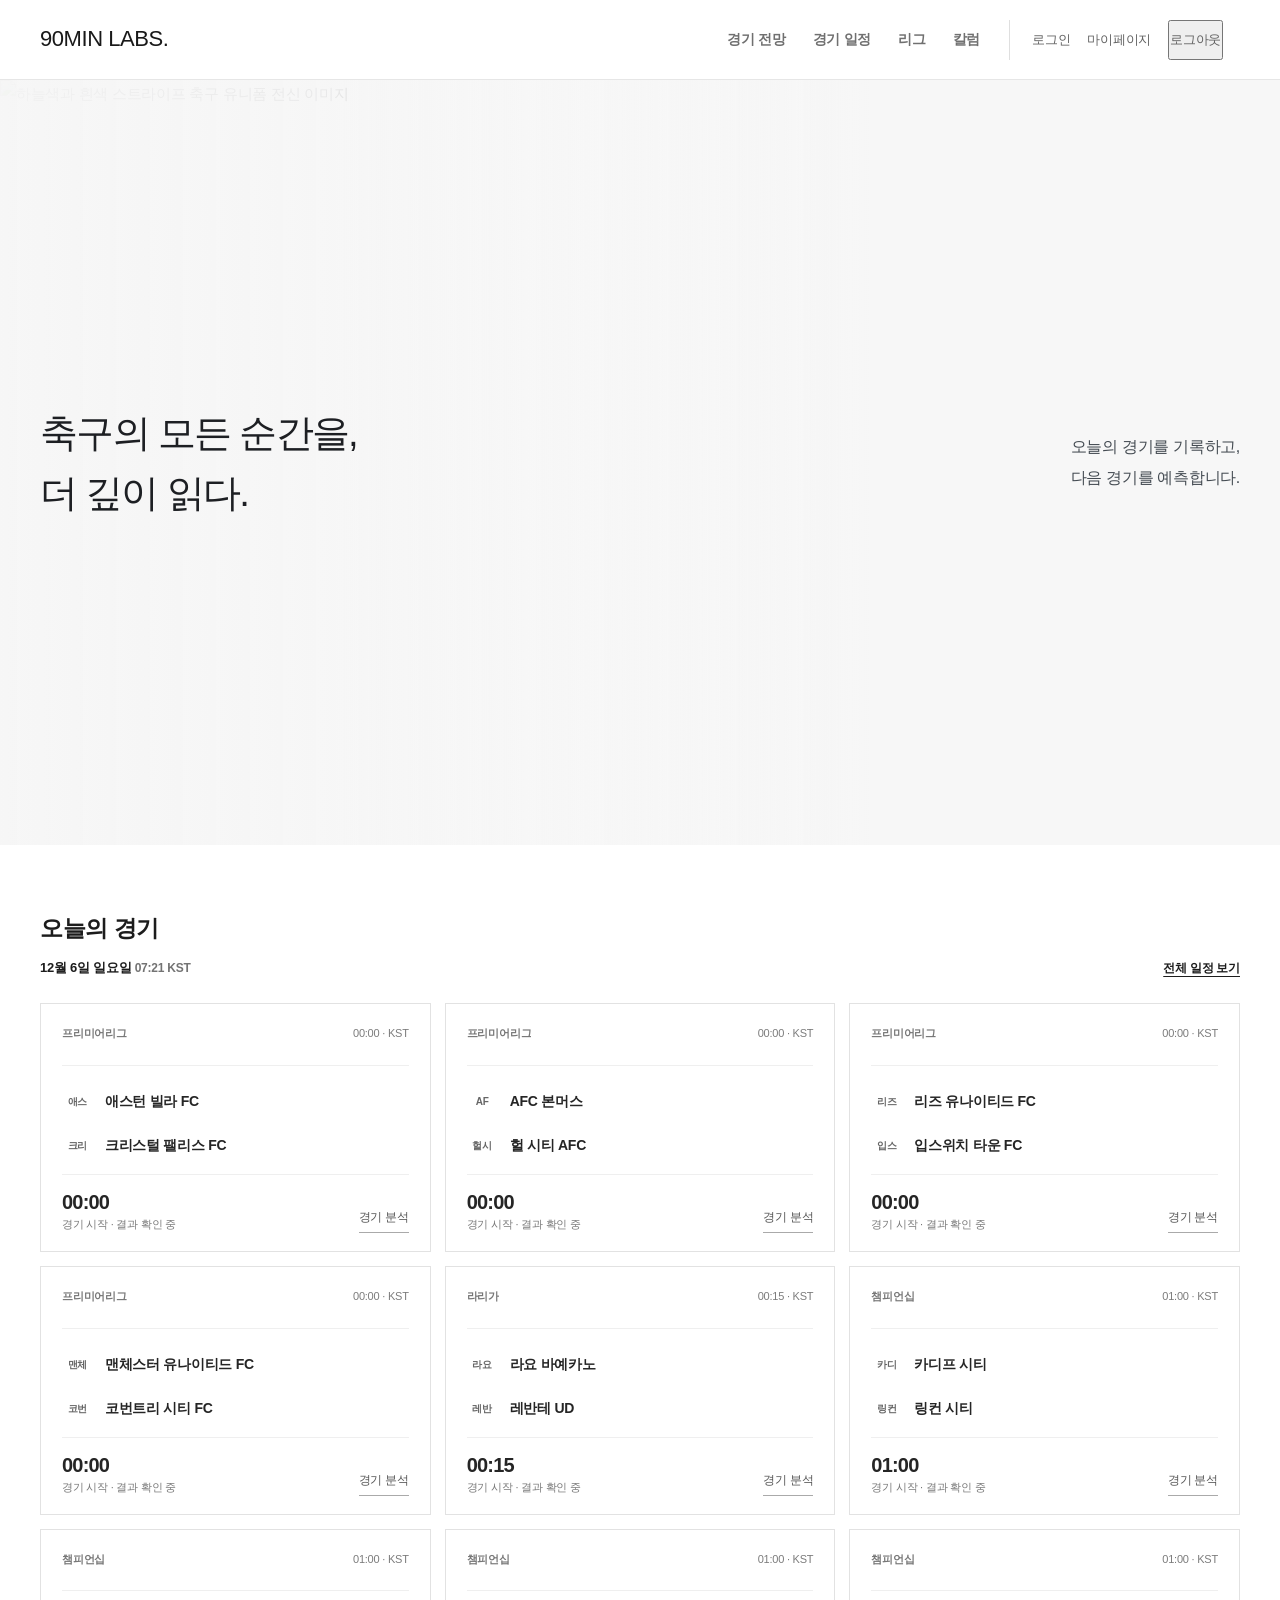
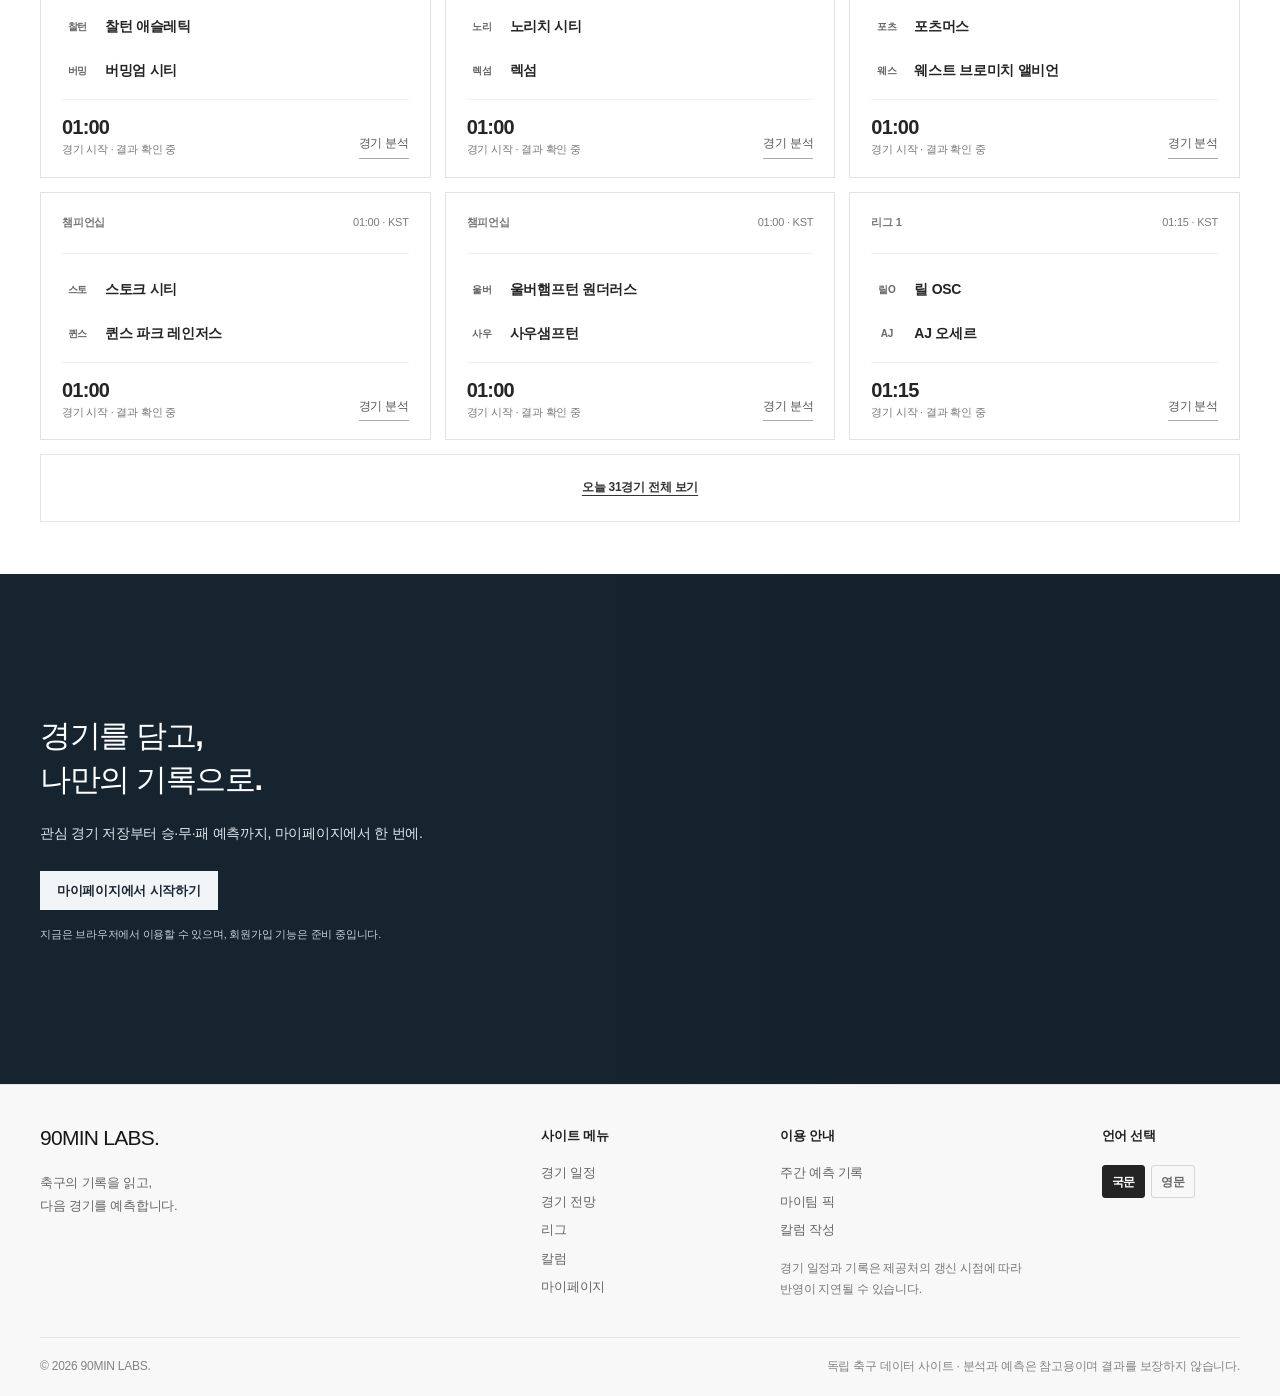
==== commit a41da4e3: "ui: button-like Login when signed out; My Page and Logout after verified sign-in" ====
--- a/index.html
+++ b/index.html
@@ -76,9 +76,9 @@
 </style>
 <link rel="stylesheet" href="./assets/home.css?v=20261124-heroaction3">
 <link rel="stylesheet" href="./assets/matches.css?v=20261124-daily9">
-<link rel="stylesheet" href="assets/site-shell.css?v=20261124-layout1">
+<link rel="stylesheet" href="assets/site-shell.css?v=20261124-authmenu1">
 <link rel="stylesheet" href="assets/columns.css?v=20261124-grid2">
-<script src="assets/site-shell.js?v=20261124-layout1" defer></script>
+<script src="assets/site-shell.js?v=20261124-authmenu1" defer></script>
 <script src="assets/kickoff-countdown.js?v=20261123-countdown2" defer></script>
 <script src="assets/club-logos.js?v=20261124-crestfast2" defer></script>
 <script src="assets/team-names-ko.js?v=20261123-i18n" defer></script>
@@ -115,12 +115,14 @@
       <a class="shell-nav-link" data-nav-key="columns" href="index.html#columns">칼럼</a>
       <div class="shell-mobile-utility" aria-label="계정 메뉴">
         <a class="shell-mobile-utility-link" data-utility-key="login" href="mypage.html?login=1#accountPanel">로그인</a>
-        <a class="shell-mobile-utility-link" data-utility-key="mypage" href="mypage.html">마이페이지</a>
+        <a class="shell-mobile-utility-link" data-utility-key="mypage" href="mypage.html" hidden>마이페이지</a>
+        <button class="shell-mobile-utility-link" data-utility-key="logout" type="button" hidden>로그아웃</button>
       </div>
     </nav>
     <div class="shell-utility" aria-label="계정 메뉴">
       <a class="shell-utility-link" data-utility-key="login" href="mypage.html?login=1#accountPanel">로그인</a>
-      <a class="shell-utility-link" data-utility-key="mypage" href="mypage.html">마이페이지</a>
+      <a class="shell-utility-link" data-utility-key="mypage" href="mypage.html" hidden>마이페이지</a>
+      <button class="shell-utility-link" data-utility-key="logout" type="button" hidden>로그아웃</button>
     </div>
   </div>
 </header>
@@ -213,7 +215,7 @@
   <div id="matchList" aria-live="polite"></div>
   <div class="match-source-note">
     <strong class="match-update-time">경기 데이터는 매일 오전 9시(한국시간)부터 자동 점검하며, 지연 시 추가 점검합니다.</strong>
-    기본 일정·결과는 <a href="https://github.com/oladeeayo/open-matchday" rel="noopener noreferrer" target="_blank">open-matchday</a>를 기준으로 하며, 최근 종료 결과 일부는 <a href="https://www.livescores.com/football/2026-11-22/" rel="noopener noreferrer" target="_blank">LiveScore</a> 등으로 추가 검증했습니다. 실시간 중계 데이터가 아니므로 갱신이 늦을 수 있으며, 확인되지 않은 스코어는 표시하지 않습니다.
+    기본 일정·결과는 <a href="https://github.com/oladeeayo/open-matchday" rel="noopener noreferrer" target="_blank">open-matchday</a>를 기준으로 합니다. 제공처 반영이 늦은 종료 경기는 공식 리그·구단 기록과 신뢰할 수 있는 경기 리포트로 추가 검증합니다. 실시간 중계 데이터가 아니므로 스코어 확인이 늦을 수 있으며, 확정되지 않은 결과는 표시하지 않습니다.
   </div>
 </div>
 
@@ -319,7 +321,7 @@
 <script src="./assets/match-analysis.js?v=20261123-analysis" defer></script>
 <script src="./assets/home.js?v=20261124-nearby1" defer></script>
 <script src="assets/saved-matches.js?v=20261124-save1" defer></script>
-<script src="./assets/matches.js?v=20261124-checked-status1" defer></script>
+<script src="./assets/matches.js?v=20261124-refresh4m" defer></script>
 <script src="assets/match-prefetch.js?v=20261124-hover2" defer></script>
 <script src="./assets/columns.js?v=20261124-grid2" defer></script>
 <script src="./assets/column-editor.js?v=20261124-editorial1" defer></script>
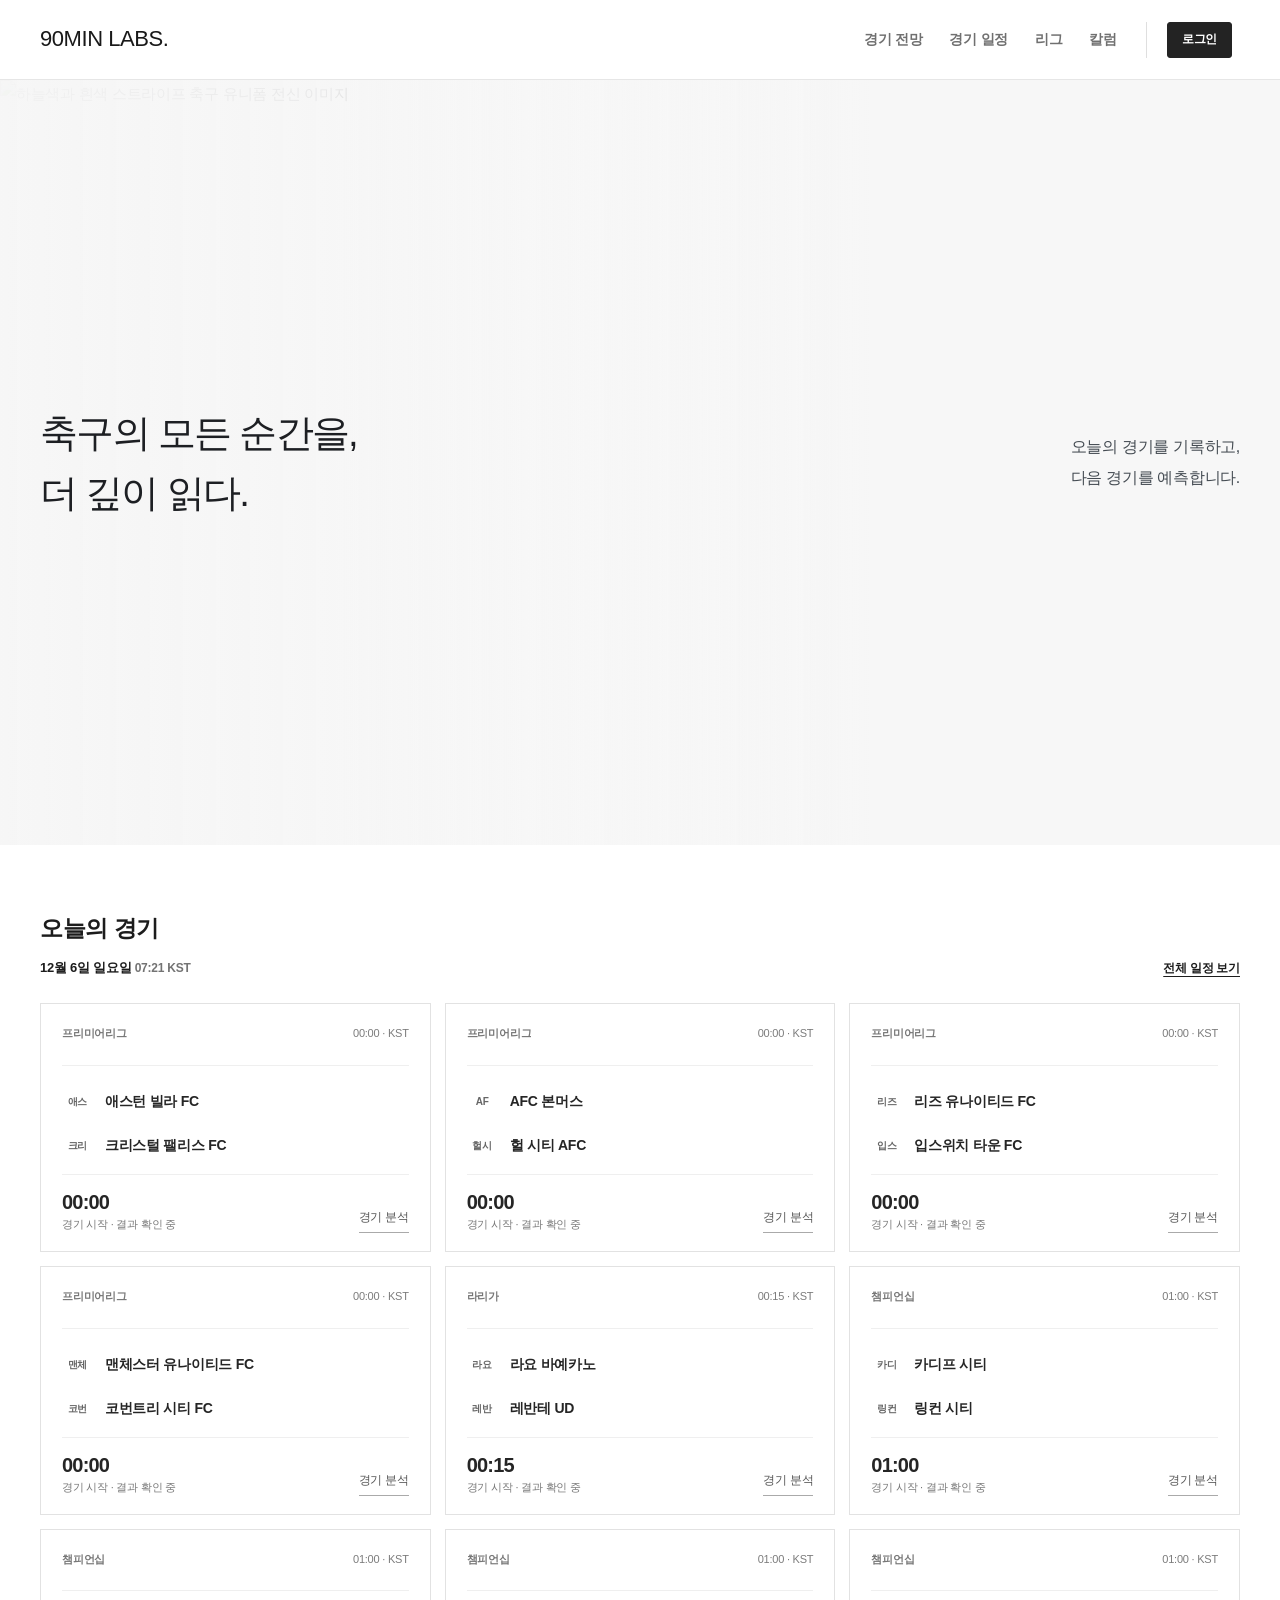
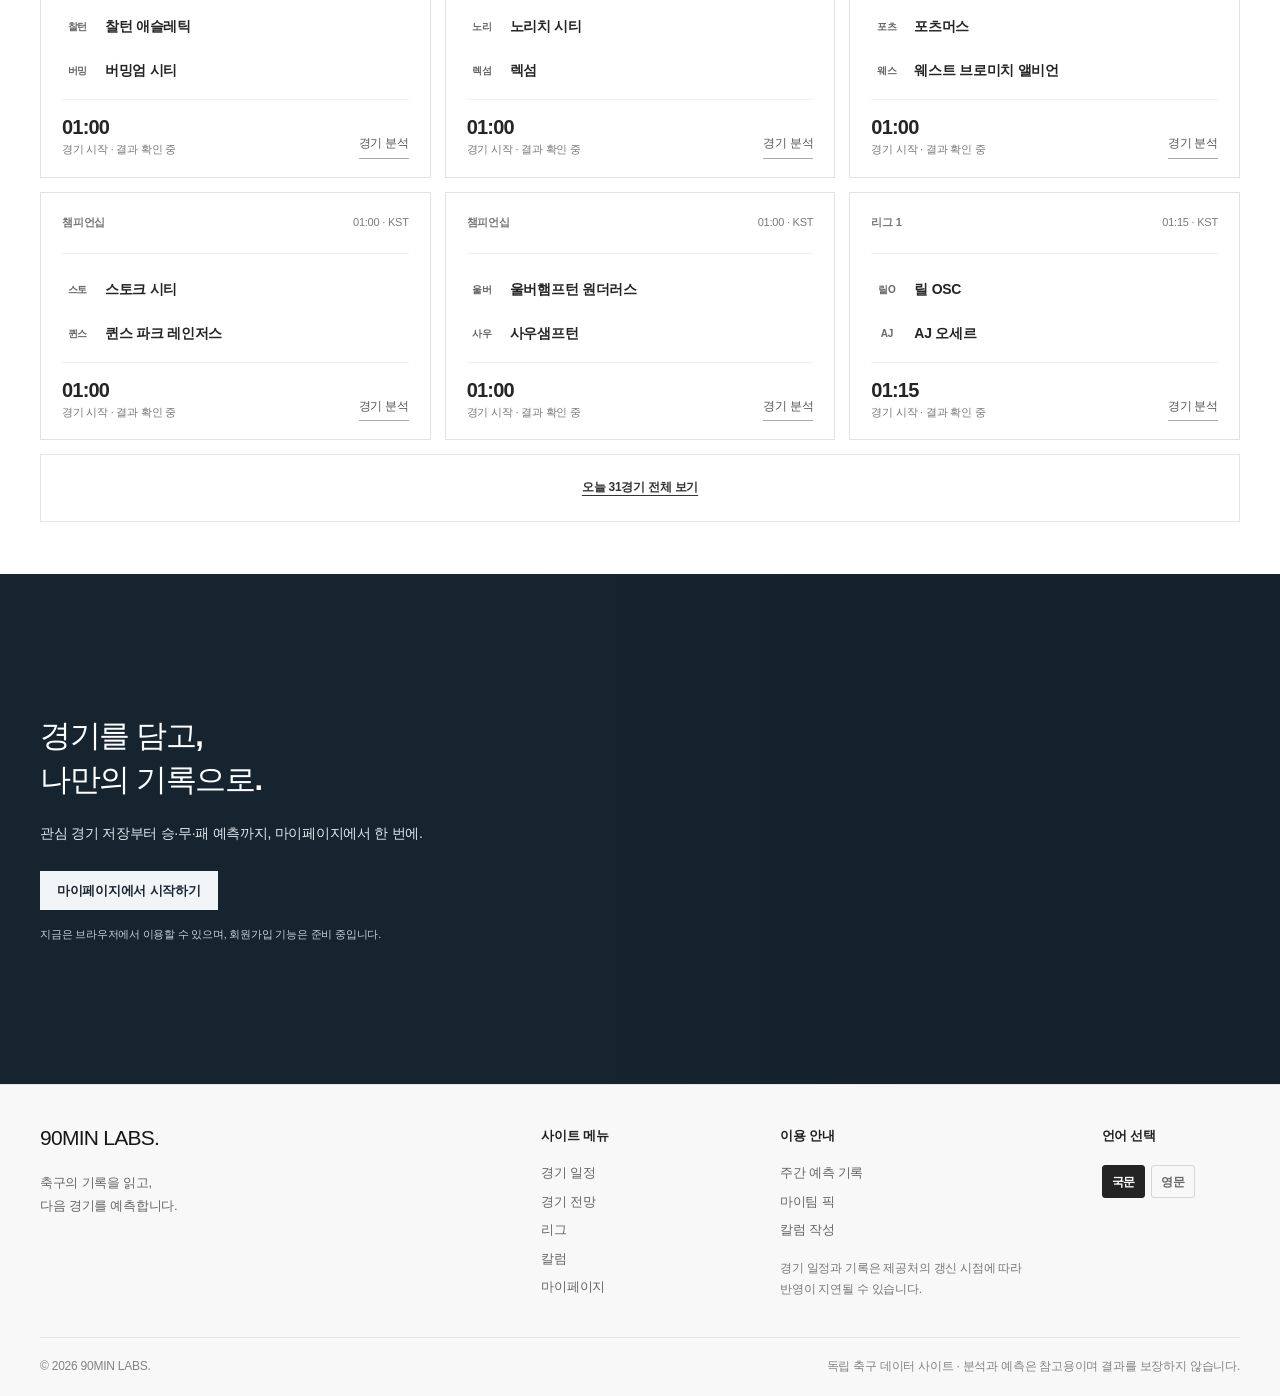
==== commit 2aff7e60: "chore: refresh shared Firebase singleton and stability scripts on index.html" ====
--- a/index.html
+++ b/index.html
@@ -78,7 +78,7 @@
 <link rel="stylesheet" href="./assets/matches.css?v=20261124-daily9">
 <link rel="stylesheet" href="assets/site-shell.css?v=20261124-authmenu1">
 <link rel="stylesheet" href="assets/columns.css?v=20261124-grid2">
-<script src="assets/site-shell.js?v=20261124-authmenu1" defer></script>
+<script src="assets/site-shell.js?v=20261124-stability1" defer></script>
 <script src="assets/kickoff-countdown.js?v=20261123-countdown2" defer></script>
 <script src="assets/club-logos.js?v=20261124-crestfast2" defer></script>
 <script src="assets/team-names-ko.js?v=20261123-i18n" defer></script>
--- a/assets/site-shell.css
+++ b/assets/site-shell.css
@@ -364,3 +364,75 @@
 .match .score .result-outcome.is-win{color:#16784f}
 .match .score .result-outcome.is-draw{color:#616b77}
 .match .score .result-outcome.is-loss{color:#2f66ab}
+
+
+/* 2026-11-24: authentic account-state buttons, same desktop/mobile behavior. */
+.site-header[data-site-header] [data-utility-key][hidden]{
+  display:none!important;
+}
+.site-header[data-site-header] .shell-utility{
+  gap:8px;
+  padding-left:20px;
+}
+.site-header[data-site-header] .shell-utility .shell-utility-link,
+.site-header[data-site-header] .shell-mobile-utility .shell-mobile-utility-link{
+  display:inline-flex;
+  align-items:center;
+  justify-content:center;
+  min-height:36px;
+  padding:7px 14px;
+  border:1px solid #d4d4d4;
+  border-radius:3px;
+  background:#fff;
+  color:#333;
+  font-family:Pretendard,"Noto Sans KR",sans-serif;
+  font-size:12px;
+  font-weight:650;
+  line-height:1.4;
+  letter-spacing:-.025em;
+  text-decoration:none;
+  white-space:nowrap;
+  box-sizing:border-box;
+  cursor:pointer;
+  transition:border-color .15s,background-color .15s,color .15s;
+}
+.site-header[data-site-header] [data-utility-key="login"],
+.site-header[data-site-header] [data-utility-key="mypage"]{
+  background:#232323!important;
+  border-color:#232323!important;
+  color:#fff!important;
+}
+.site-header[data-site-header] [data-utility-key="login"]:hover,
+.site-header[data-site-header] [data-utility-key="mypage"]:hover{
+  background:#4b4b4b!important;
+  border-color:#4b4b4b!important;
+}
+.site-header[data-site-header] [data-utility-key="logout"]:hover{
+  border-color:#6b6b6b;
+  background:#f6f6f6;
+  color:#171717;
+}
+.site-header[data-site-header] [data-utility-key]:focus-visible{
+  outline:2px solid #1d1d1d;
+  outline-offset:3px;
+}
+.site-header[data-site-header] [data-utility-key]:disabled{
+  opacity:.5;
+  cursor:wait;
+}
+@media(max-width:900px){
+  .site-header[data-site-header] .shell-mobile-utility{
+    display:flex;
+    align-items:center;
+    flex-wrap:wrap;
+    gap:8px;
+  }
+  .site-header[data-site-header] .shell-mobile-utility .shell-mobile-utility-link{
+    min-height:39px;
+    font-size:13px;
+    padding:8px 16px;
+  }
+}
+@media(prefers-reduced-motion:reduce){
+  .site-header[data-site-header] [data-utility-key]{transition:none}
+}
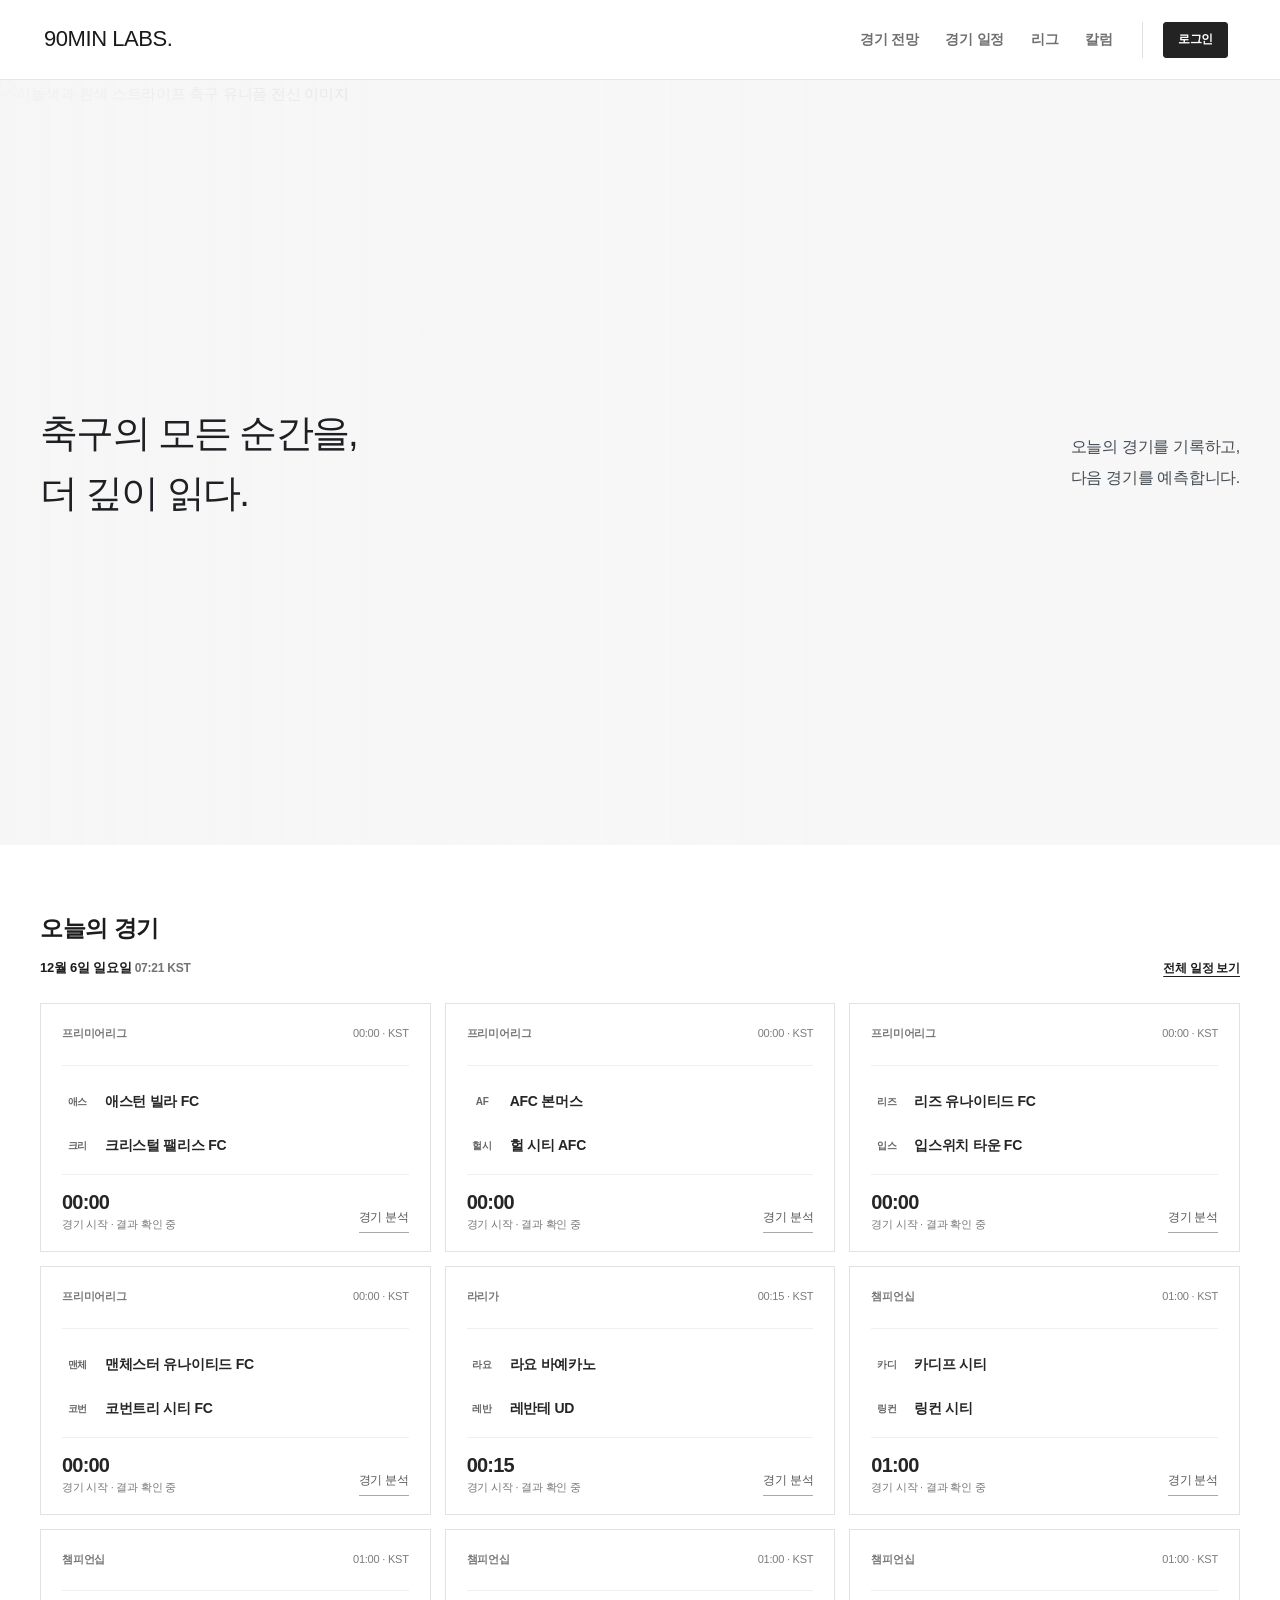
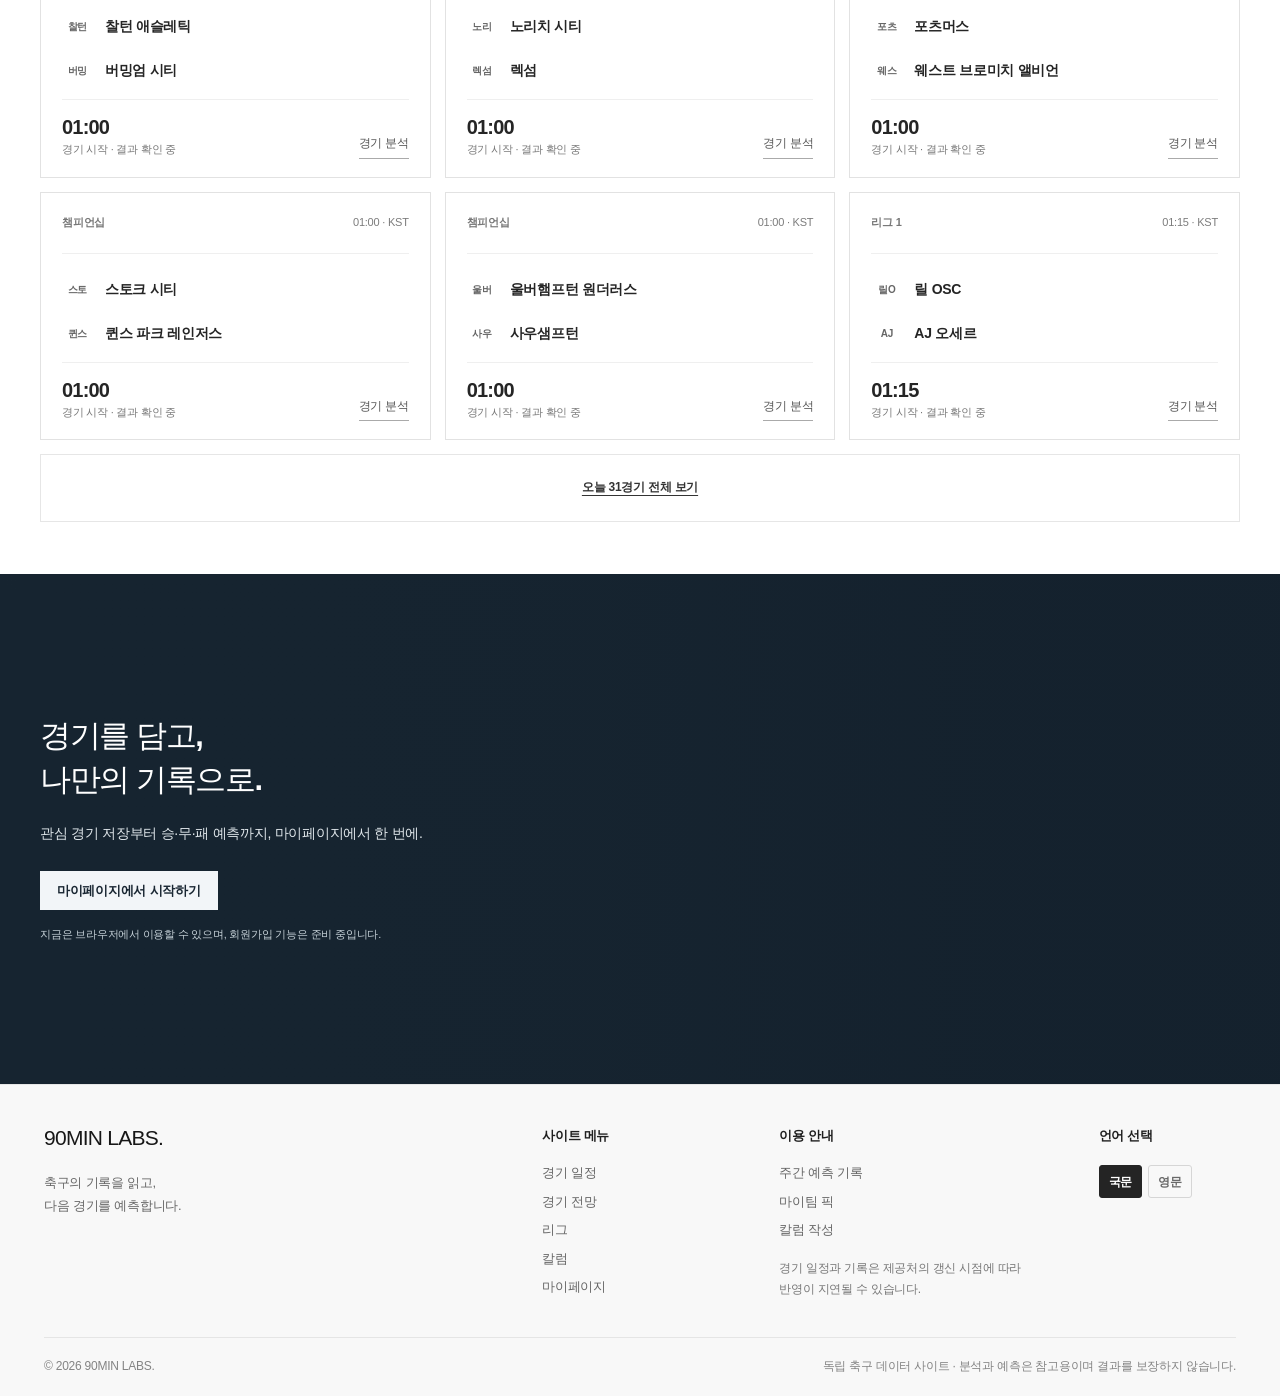
==== commit de06d317: "ui: phase 4 unify 1600px layouts, responsive controls and readable match analysis" ====
--- a/index.html
+++ b/index.html
@@ -80,7 +80,7 @@
 <link rel="stylesheet" href="assets/columns.css?v=20261124-grid2">
 <script src="assets/site-shell.js?v=20261124-stability1" defer></script>
 <script src="assets/kickoff-countdown.js?v=20261123-countdown2" defer></script>
-<script src="assets/club-logos.js?v=20261124-crestfast2" defer></script>
+<script src="assets/club-logos.js?v=20261124-crest-eager3" defer></script>
 <script src="assets/team-names-ko.js?v=20261123-i18n" defer></script>
 <script src="assets/site-language.js?v=20261124-member-copy" defer></script>
 <script>
@@ -96,8 +96,9 @@
 <link rel="icon" type="image/svg+xml" href="favicon.svg?v=90">
 <link rel="preconnect" href="https://crests.football-data.org" crossorigin>
 <link rel="dns-prefetch" href="https://www.thesportsdb.com">
-<link rel="dns-prefetch" href="https://assets.footylogos.com">
+<link rel="preconnect" href="https://assets.footylogos.com" crossorigin>
 <script src="assets/data-cache.js?v=20261124-cache1"></script>
+<link rel="stylesheet" href="assets/phase4-ui.css?v=20261124-4">
 </head><body>
 <div class="kickoff-intro" id="kickoffIntro" aria-label="경기 시작 카운트" aria-hidden="true">
   <button class="kickoff-skip" type="button" id="kickoffSkip" aria-label="인트로 건너뛰기">건너뛰기</button>
@@ -319,10 +320,10 @@
 window.addEventListener("hashchange",route);route();
 </script>
 <script src="./assets/match-analysis.js?v=20261123-analysis" defer></script>
-<script src="./assets/home.js?v=20261124-nearby1" defer></script>
+<script src="./assets/home.js?v=20261124-fast-crest3" defer></script>
 <script src="assets/saved-matches.js?v=20261124-save1" defer></script>
 <script src="./assets/matches.js?v=20261124-refresh4m" defer></script>
-<script src="assets/match-prefetch.js?v=20261124-hover2" defer></script>
+<script src="assets/match-prefetch.js?v=20261124-pack1" defer></script>
 <script src="./assets/columns.js?v=20261124-grid2" defer></script>
 <script src="./assets/column-editor.js?v=20261124-editorial1" defer></script>
 </body></html>
--- a/assets/phase4-ui.css
+++ b/assets/phase4-ui.css
@@ -0,0 +1,258 @@
+/* Phase 4 / 90MIN LABS: one responsive grid and predictable controls.
+   Loaded last to resolve legacy page-specific width and CTA conflicts. */
+:root{--site-content-max:1600px;--site-outer-gap:44px;--site-action-height:44px}
+.site-header[data-site-header] .shell-inner,
+.global-footer-inner,
+main.wrap,
+main.page-wrap,
+main.mypage-wrap,
+main.col-detail-main{
+  box-sizing:border-box;
+  width:min(calc(100% - 88px),var(--site-content-max));
+  max-width:none;
+  margin-inline:auto;
+}
+main.container{
+  box-sizing:border-box;
+  width:min(calc(100% - 88px),var(--site-content-max));
+  max-width:none;
+  padding-right:0;
+  padding-left:0;
+  margin-inline:auto;
+}
+:where(.site-header,.global-footer,main) :is(a,button,select,input){touch-action:manipulation}
+:where(.site-header,.global-footer,main) :is(a,button,select,input,textarea):focus-visible{
+  outline:2px solid #171717;
+  outline-offset:3px;
+}
+.site-header[data-site-header] .shell-utility-link,
+.site-header[data-site-header] .shell-mobile-utility-link{
+  display:inline-flex;
+  align-items:center;
+  justify-content:center;
+  min-height:42px;
+  padding:10px 14px;
+  border:1px solid #dedede;
+  border-radius:4px;
+  background:#fff;
+  color:#242424;
+  text-decoration:none;
+  font-size:13px;
+  font-weight:600;
+  white-space:nowrap;
+}
+.site-header[data-site-header] .shell-utility-link:hover,
+.site-header[data-site-header] .shell-mobile-utility-link:hover{border-color:#333;color:#111}
+.site-header[data-site-header] [hidden]{display:none!important}
+
+/* Match list: both actions are legible and usable without crowding club names. */
+@media(min-width:1101px){
+  :is(#matches,#predictions) .match-line{
+    grid-template-columns:100px minmax(0,1fr) 136px minmax(0,1fr) 112px;
+    gap:14px;
+  }
+}
+@media(min-width:651px) and (max-width:1100px){
+  :is(#matches,#predictions) .match-line{
+    grid-template-columns:76px minmax(0,1fr) 100px minmax(0,1fr) 104px;
+    gap:10px;
+  }
+}
+:is(#matches,#predictions) .match-line{min-height:108px}
+:is(#matches,#predictions) .match-item-actions{gap:7px}
+:is(#matches,#predictions) .match-item-actions .match-more,
+:is(#matches,#predictions) .match-item-actions .match-save{
+  display:inline-flex;
+  align-items:center;
+  justify-content:center;
+  min-height:40px;
+  padding:9px 11px;
+  border:1px solid #dcdcdc;
+  border-radius:4px;
+  font-size:12.5px;
+  font-weight:650;
+  line-height:1.45;
+  text-align:center;
+}
+:is(#matches,#predictions) .match-item-actions .match-more{
+  border-color:#222;
+  background:#222;
+  color:#fff;
+}
+:is(#matches,#predictions) .match-item-actions .match-more:hover{background:#3b3b3b}
+:is(#matches,#predictions) .match-item-actions .match-save{background:#fff;color:#303030}
+:is(#matches,#predictions) .match-nav-btn,
+:is(#matches,#predictions) .match-control-right select,
+:is(#matches,#predictions) .match-date-field input,
+#predictions .filter{min-height:42px}
+:is(#matches,#predictions) .match-control-right{min-width:0}
+:is(#matches,#predictions) .match-control-right select{max-width:100%}
+
+/* Match report: one strong first conclusion, then equal-weight reference data. */
+#matchMain .page-tools{gap:18px;min-width:0}
+#matchMain .page-tools .match-header-actions{gap:8px;margin-left:auto}
+#matchMain .page-tools .match-header-actions .match-pick-link,
+#matchMain .page-tools .match-header-actions .copy-link{
+  display:inline-flex;
+  align-items:center;
+  justify-content:center;
+  box-sizing:border-box;
+  flex:0 0 auto;
+  min-height:var(--site-action-height);
+  padding:10px 14px;
+  margin:0;
+  border:1px solid #d3d3d3;
+  border-radius:4px;
+  background:#fff;
+  color:#292929;
+  font-size:13px;
+  font-weight:600;
+  line-height:1.5;
+  text-decoration:none;
+  white-space:nowrap;
+}
+#matchMain .page-tools .match-header-actions #saveFixture{
+  min-width:100px;
+  min-height:var(--site-action-height);
+  padding:10px 16px;
+  border-color:#202020;
+  background:#202020;
+  color:#fff;
+  font-size:13px;
+}
+#matchMain .page-tools .match-header-actions #saveFixture:hover:not(:disabled){background:#3a3a3a}
+#matchMain .page-tools .match-header-actions #saveFixture[aria-pressed="true"]{
+  background:#f0f7f3;
+  border-color:#bdd7c7;
+  color:#166442;
+}
+#matchMain .analysis-nav a{
+  display:inline-flex;
+  align-items:center;
+  min-height:48px;
+  padding:13px 0;
+  font-size:13px;
+}
+#matchMain .analysis-controls .segmented-control button{min-height:40px;font-size:13px;padding:8px 13px}
+#matchMain .analysis-controls select{min-height:44px;font-size:13px}
+#matchMain .overview-section .compact-report{min-width:0}
+#matchMain .overview-section .report-forecast{
+  display:flex;
+  align-items:baseline;
+  flex-wrap:wrap;
+  gap:12px 24px;
+  padding:0 0 16px;
+  border-bottom:1px solid #e6e6e6;
+}
+#matchMain .overview-section #reportForecast{
+  font-size:clamp(22px,2.15vw,33px);
+  font-weight:700;
+  line-height:1.45;
+  color:#191919;
+  overflow-wrap:anywhere;
+}
+#matchMain .overview-section .outcome-prob-top strong{
+  font-size:clamp(24px,2vw,30px);
+  font-variant-numeric:tabular-nums;
+}
+#matchMain .overview-section .outcome-prob-track{height:8px;border-radius:4px}
+#matchMain .overview-section .compact-report-copy{margin-top:15px}
+#matchMain .comparison-table-wrap,
+#matchMain .results-grid,
+#matchMain .standings-content{min-width:0}
+
+/* My Page and editorial desk: controls stay accessible without changing auth. */
+#myPageMain .mypage-quick-links{display:flex;flex-wrap:wrap;gap:8px}
+#myPageMain .mypage-quick-links a,
+#myPageMain .myteam-actions button,
+#myPageMain .saved-matches-heading-actions a,
+#myPageMain .week-navigation .outline-button,
+#myPageMain .week-tools .text-button,
+#myPageMain .outline-button,
+#myPageMain .solid-button,
+#myPageMain .choice-button{
+  min-height:42px;
+}
+#myPageMain .mypage-quick-links a,
+#myPageMain .saved-matches-heading-actions a{
+  display:inline-flex;align-items:center;justify-content:center;
+  padding:9px 14px;
+  border:1px solid #dedede;
+  border-radius:4px;
+  background:#fff;
+  font-size:13px;
+  text-decoration:none;
+}
+#myPageMain .mypage-quick-links a:hover,
+#myPageMain .saved-matches-heading-actions a:hover{border-color:#262626}
+.column-page .col-category,
+.column-editor-page .col-button,
+.column-page .col-plain-link,
+.col-detail-back{min-height:42px}
+.column-page .col-category,
+.column-editor-page .col-button{display:inline-flex;align-items:center;justify-content:center;padding:10px 14px}
+.column-page .col-toolbar{min-width:0}
+.column-page .col-search{min-height:44px}
+
+@media(max-width:900px){
+  .site-header[data-site-header] .shell-inner,
+  .global-footer-inner,
+  main.wrap,main.page-wrap,main.mypage-wrap,main.col-detail-main,
+  main.container{width:calc(100% - 44px)}
+  .site-header[data-site-header] .shell-mobile-utility-link{justify-content:flex-start;min-width:130px}
+  #matchMain .section-heading{gap:16px;flex-wrap:wrap}
+  #myPageMain .week-toolbar{gap:14px;flex-wrap:wrap}
+}
+@media(max-width:650px){
+  .site-header[data-site-header] .shell-inner,
+  .global-footer-inner,
+  main.wrap,main.page-wrap,main.mypage-wrap,main.col-detail-main,
+  main.container{width:calc(100% - 36px)}
+  :is(#matches,#predictions) .match-line{grid-template-columns:minmax(0,1fr) 78px minmax(0,1fr);gap:8px;min-height:140px}
+  :is(#matches,#predictions) .match-item-actions{
+    grid-column:1/-1;
+    display:grid;
+    grid-template-columns:repeat(2,minmax(0,1fr));
+    gap:8px;
+    margin-top:6px;
+  }
+  :is(#matches,#predictions) .match-item-actions .match-more,
+  :is(#matches,#predictions) .match-item-actions .match-save{
+    width:100%;min-height:44px;min-width:0;margin:0;padding:10px 8px;font-size:13px
+  }
+  :is(#matches,#predictions) .match-week-nav{width:100%;justify-content:space-between;gap:8px}
+  :is(#matches,#predictions) .match-week-nav strong{min-width:0;font-size:15px;text-align:center;white-space:normal}
+  :is(#matches,#predictions) .match-control-right{width:100%;display:grid;grid-template-columns:repeat(2,minmax(0,1fr));gap:8px}
+  :is(#matches,#predictions) .match-date-field{grid-column:1/-1}
+  :is(#matches,#predictions) .match-date-field input[type="date"]{max-width:62%;min-width:0}
+  :is(#matches,#predictions) .match-control-right select{min-width:0;width:100%}
+  #matchMain .page-tools{display:grid;grid-template-columns:auto 1fr;gap:8px 12px;padding-top:17px}
+  #matchMain .page-tools .page-kicker{display:none}
+  #matchMain .page-tools .match-header-actions{
+    grid-column:1/-1;
+    width:100%;margin:0;display:grid;
+    grid-template-columns:repeat(2,minmax(0,1fr));gap:8px;
+  }
+  #matchMain .page-tools .match-header-actions .match-pick-link,
+  #matchMain .page-tools .match-header-actions .copy-link,
+  #matchMain .page-tools .match-header-actions #saveFixture{
+    width:100%;min-width:0;min-height:44px;
+    padding:10px 8px;margin:0;font-size:13px;white-space:normal;
+  }
+  #matchMain .overview-section .outcome-prob-grid{gap:10px}
+  #matchMain .overview-section .outcome-prob-top strong{font-size:23px}
+  #matchMain .overview-section .outcome-prob-labels small{white-space:normal}
+  #matchMain .analysis-controls{width:100%;flex-wrap:wrap}
+  #myPageMain .mypage-heading{align-items:flex-start;flex-direction:column;gap:9px}
+  #myPageMain .week-navigation{display:grid;grid-template-columns:auto minmax(0,1fr) auto;gap:7px;width:100%}
+  #myPageMain .week-navigation h3{min-width:0;font-size:14px;white-space:normal}
+  #myPageMain .week-tools{width:100%;justify-content:space-between;flex-wrap:wrap}
+  #myPageMain .mypage-quick-links{width:100%}
+  #myPageMain .mypage-quick-links a{flex:1 1 0;min-width:0}
+  .column-page .col-toolbar{align-items:stretch}
+  .column-page .col-categories{max-width:100%;overflow-x:auto}
+  .column-page .col-search{width:100%;max-width:none}
+}
+@media(prefers-reduced-motion:reduce){
+  :where(.site-header,.global-footer,main) :is(a,button){transition:none!important}
+}
